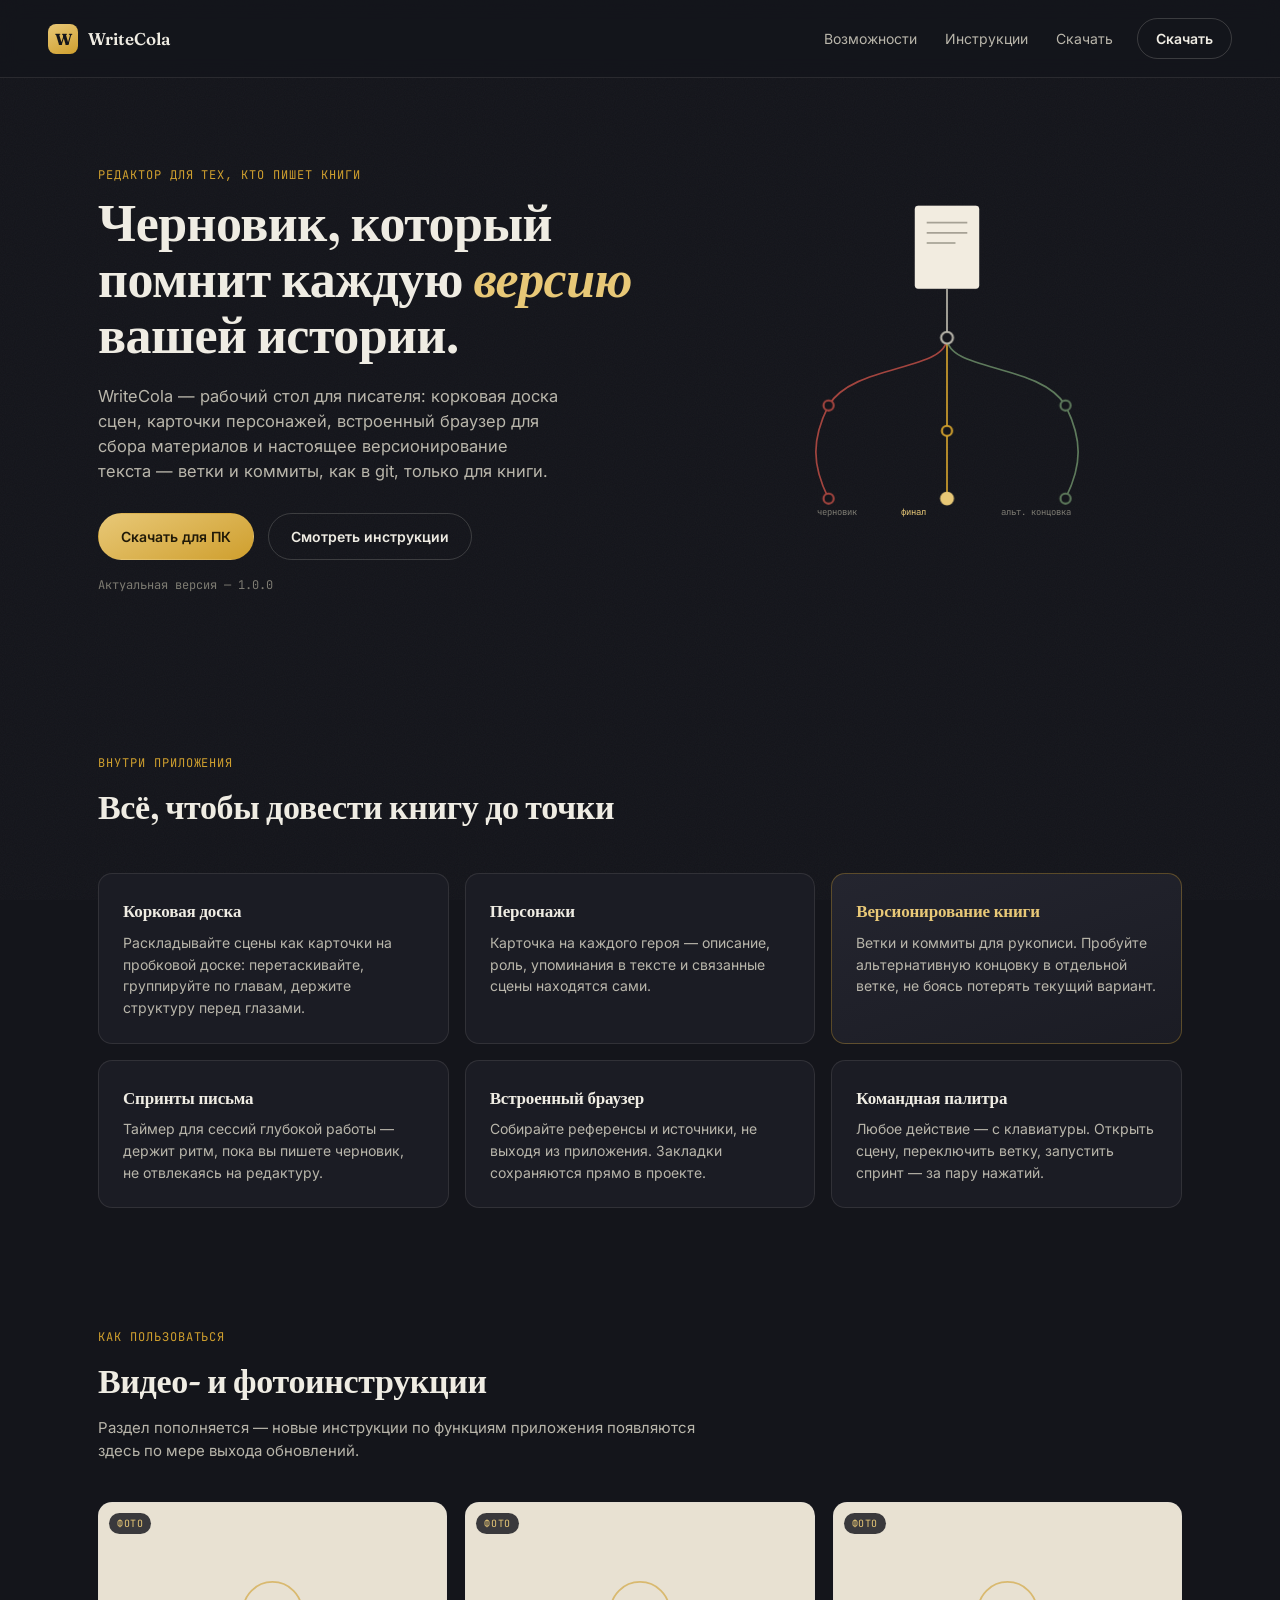
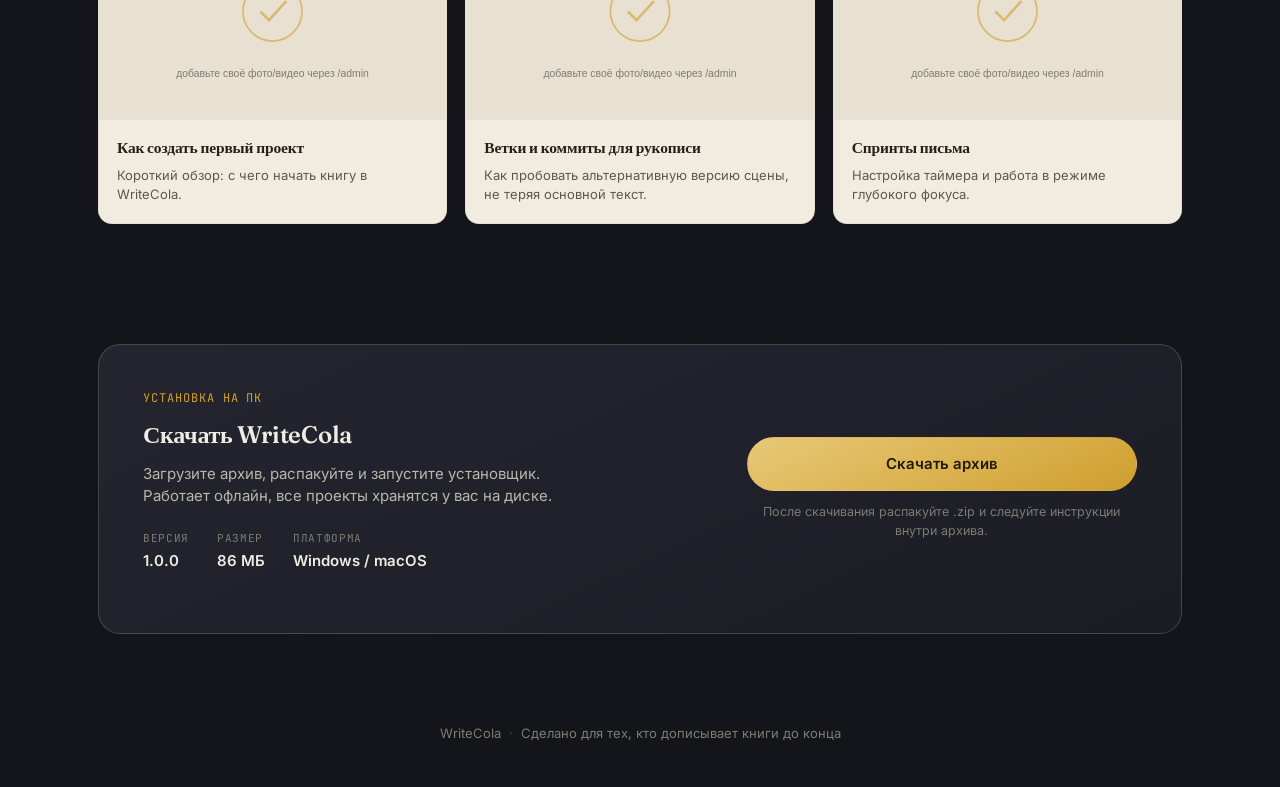
==== writecola-site/site/index.html @ bb1d112d "Add files via upload" ====
<!DOCTYPE html>
<html lang="ru">
<head>
<meta charset="UTF-8" />
<meta name="viewport" content="width=device-width, initial-scale=1.0" />
<title>WriteCola — приложение для писателей</title>
<meta name="description" content="WriteCola — редактор для писателей с корковой доской, карточками персонажей, версионированием книги и таймером спринтов. Скачайте и установите на ПК." />
<link rel="preconnect" href="https://fonts.googleapis.com">
<link rel="preconnect" href="https://fonts.gstatic.com" crossorigin>
<link href="https://fonts.googleapis.com/css2?family=Fraunces:opsz,wght@9..144,400;9..144,500;9..144,600;9..144,700&family=Inter:wght@400;500;600;700&family=JetBrains+Mono:wght@400;500&display=swap" rel="stylesheet">
<link rel="stylesheet" href="css/style.css" />
</head>
<body>

<div class="grain"></div>

<header class="topbar">
  <a class="brand" href="#top">
    <span class="brand-mark">W</span>
    <span class="brand-name">WriteCola</span>
  </a>
  <nav class="topnav">
    <a href="#features">Возможности</a>
    <a href="#guides">Инструкции</a>
    <a href="#download">Скачать</a>
  </nav>
  <a href="#download" class="btn btn-ghost topnav-cta">Скачать</a>
</header>

<main id="top">

  <!-- HERO -->
  <section class="hero">
    <div class="hero-text">
      <p class="eyebrow">редактор для тех, кто пишет книги</p>
      <h1>
        Черновик, который<br />
        помнит каждую <em>версию</em><br />
        вашей истории.
      </h1>
      <p class="lede">
        WriteCola — рабочий стол для писателя: корковая доска сцен, карточки
        персонажей, встроенный браузер для сбора материалов и настоящее
        версионирование текста — ветки и коммиты, как в git, только для книги.
      </p>
      <div class="hero-actions">
        <a href="#download" class="btn btn-primary">Скачать для ПК</a>
        <a href="#guides" class="btn btn-outline">Смотреть инструкции</a>
      </div>
      <p class="hero-note" id="hero-version-note">Актуальная версия — см. раздел «Скачать»</p>
    </div>

    <div class="hero-visual" aria-hidden="true">
      <svg viewBox="0 0 520 480" class="branch-art">
        <!-- ствол / рукопись -->
        <rect x="222" y="34" width="76" height="98" rx="4" class="ba-page" />
        <line x1="236" y1="54" x2="284" y2="54" class="ba-line" />
        <line x1="236" y1="66" x2="284" y2="66" class="ba-line" />
        <line x1="236" y1="78" x2="270" y2="78" class="ba-line" />

        <path d="M260 132 L260 190" class="ba-trunk" />

        <path d="M260 190 C 260 230, 150 220, 120 270" class="ba-branch ba-b1" />
        <path d="M260 190 C 260 235, 260 250, 260 300" class="ba-branch ba-b2" />
        <path d="M260 190 C 260 230, 370 220, 400 270" class="ba-branch ba-b3" />

        <path d="M120 270 C 100 310, 100 340, 120 380" class="ba-branch ba-b1b" />
        <path d="M260 300 L260 380" class="ba-branch ba-b2b" />
        <path d="M400 270 C 420 310, 420 340, 400 380" class="ba-branch ba-b3b" />

        <circle cx="260" cy="190" r="7" class="ba-node ba-node-root" />
        <circle cx="120" cy="270" r="6" class="ba-node ba-node-a" />
        <circle cx="260" cy="300" r="6" class="ba-node ba-node-b" />
        <circle cx="400" cy="270" r="6" class="ba-node ba-node-c" />
        <circle cx="120" cy="380" r="6" class="ba-node ba-node-a" />
        <circle cx="260" cy="380" r="7" class="ba-node ba-node-final" />
        <circle cx="400" cy="380" r="6" class="ba-node ba-node-c" />

        <text x="130" y="400" class="ba-label">черновик</text>
        <text x="220" y="400" class="ba-label ba-label-final">финал</text>
        <text x="365" y="400" class="ba-label">альт. концовка</text>
      </svg>
    </div>
  </section>

  <!-- FEATURES -->
  <section id="features" class="features">
    <div class="section-head">
      <p class="eyebrow">внутри приложения</p>
      <h2>Всё, чтобы довести книгу до точки</h2>
    </div>

    <div class="feature-grid">
      <article class="feature-card">
        <h3>Корковая доска</h3>
        <p>Раскладывайте сцены как карточки на пробковой доске: перетаскивайте, группируйте по главам, держите структуру перед глазами.</p>
      </article>
      <article class="feature-card">
        <h3>Персонажи</h3>
        <p>Карточка на каждого героя — описание, роль, упоминания в тексте и связанные сцены находятся сами.</p>
      </article>
      <article class="feature-card feature-card--signature">
        <h3>Версионирование книги</h3>
        <p>Ветки и коммиты для рукописи. Пробуйте альтернативную концовку в отдельной ветке, не боясь потерять текущий вариант.</p>
      </article>
      <article class="feature-card">
        <h3>Спринты письма</h3>
        <p>Таймер для сессий глубокой работы — держит ритм, пока вы пишете черновик, не отвлекаясь на редактуру.</p>
      </article>
      <article class="feature-card">
        <h3>Встроенный браузер</h3>
        <p>Собирайте референсы и источники, не выходя из приложения. Закладки сохраняются прямо в проекте.</p>
      </article>
      <article class="feature-card">
        <h3>Командная палитра</h3>
        <p>Любое действие — с клавиатуры. Открыть сцену, переключить ветку, запустить спринт — за пару нажатий.</p>
      </article>
    </div>
  </section>

  <!-- GUIDES (dynamic) -->
  <section id="guides" class="guides">
    <div class="section-head">
      <p class="eyebrow">как пользоваться</p>
      <h2>Видео- и фотоинструкции</h2>
      <p class="section-sub">Раздел пополняется — новые инструкции по функциям приложения появляются здесь по мере выхода обновлений.</p>
    </div>

    <div id="guides-grid" class="guides-grid">
      <!-- заполняется скриптом из content/site-content.json -->
    </div>
    <p id="guides-empty" class="guides-empty" hidden>Инструкции скоро появятся здесь.</p>
  </section>

  <!-- DOWNLOAD -->
  <section id="download" class="download">
    <div class="download-card">
      <div class="download-info">
        <p class="eyebrow">установка на ПК</p>
        <h2>Скачать WriteCola</h2>
        <p id="download-desc" class="download-desc">
          Загрузите архив, распакуйте и запустите установщик. Работает офлайн, все проекты хранятся у вас на диске.
        </p>
        <dl class="download-meta">
          <div><dt>Версия</dt><dd id="dl-version">—</dd></div>
          <div><dt>Размер</dt><dd id="dl-size">—</dd></div>
          <div><dt>Платформа</dt><dd id="dl-platform">Windows / macOS</dd></div>
        </dl>
      </div>
      <div class="download-action">
        <a id="download-button" href="#" class="btn btn-primary btn-lg">Скачать архив</a>
        <p class="download-hint">После скачивания распакуйте .zip и следуйте инструкции внутри архива.</p>
      </div>
    </div>
  </section>

</main>

<footer class="footer">
  <span>WriteCola</span>
  <span class="footer-dot">·</span>
  <span>Сделано для тех, кто дописывает книги до конца</span>
</footer>

<script src="js/script.js"></script>
</body>
</html>
---- writecola-site/site/css/style.css ----
:root {
  --ink-900: #14151b;
  --ink-800: #1b1c24;
  --ink-700: #24252f;
  --paper: #f2ece0;
  --paper-dim: #e8e1d2;
  --text-hi: #efece3;
  --text-mid: #b9b6ab;
  --text-dim: #7d7b72;
  --text-on-paper: #23211a;
  --text-on-paper-dim: #5c594c;
  --brass: #cf9f2e;
  --brass-soft: #e8c877;
  --crimson: #a3453f;
  --moss: #5e7a5c;
  --border: rgba(239, 236, 227, 0.1);
  --border-strong: rgba(239, 236, 227, 0.18);
  --radius-lg: 22px;
  --radius-md: 14px;
  --font-display: "Fraunces", Georgia, serif;
  --font-body: "Inter", -apple-system, BlinkMacSystemFont, sans-serif;
  --font-mono: "JetBrains Mono", ui-monospace, monospace;
}

* { box-sizing: border-box; }
html { scroll-behavior: smooth; }
body {
  margin: 0;
  background: var(--ink-900);
  color: var(--text-hi);
  font-family: var(--font-body);
  line-height: 1.5;
  -webkit-font-smoothing: antialiased;
}

.grain {
  position: fixed;
  inset: 0;
  pointer-events: none;
  z-index: 1;
  opacity: 0.035;
  background-image: url("data:image/svg+xml,%3Csvg xmlns='http://www.w3.org/2000/svg' width='120' height='120'%3E%3Cfilter id='n'%3E%3CfeTurbulence type='fractalNoise' baseFrequency='0.9' numOctaves='2' stitchTiles='stitch'/%3E%3C/filter%3E%3Crect width='100%25' height='100%25' filter='url(%23n)'/%3E%3C/svg%3E");
}

a { color: inherit; text-decoration: none; }
h1, h2, h3 { font-family: var(--font-display); font-weight: 600; margin: 0; letter-spacing: -0.01em; }
p { margin: 0; }
em { font-style: italic; color: var(--brass-soft); }

.eyebrow {
  font-family: var(--font-mono);
  font-size: 12px;
  letter-spacing: 0.08em;
  text-transform: uppercase;
  color: var(--brass);
  margin: 0 0 10px;
}

/* ---------- topbar ---------- */
.topbar {
  position: sticky;
  top: 0;
  z-index: 20;
  display: flex;
  align-items: center;
  gap: 24px;
  padding: 18px 48px;
  background: rgba(20, 21, 27, 0.78);
  backdrop-filter: blur(10px);
  border-bottom: 1px solid var(--border);
}
.brand { display: flex; align-items: center; gap: 10px; margin-right: auto; }
.brand-mark {
  width: 30px; height: 30px;
  display: grid; place-items: center;
  border-radius: 8px;
  font-family: var(--font-display);
  font-weight: 700;
  background: linear-gradient(155deg, var(--brass-soft), var(--brass));
  color: var(--ink-900);
}
.brand-name { font-family: var(--font-display); font-weight: 600; font-size: 17px; }
.topnav { display: flex; gap: 28px; font-size: 14px; color: var(--text-mid); }
.topnav a:hover { color: var(--text-hi); }
.topnav-cta { display: none; }
@media (min-width: 720px) { .topnav-cta { display: inline-flex; } }

/* ---------- buttons ---------- */
.btn {
  display: inline-flex;
  align-items: center;
  justify-content: center;
  gap: 8px;
  padding: 12px 22px;
  border-radius: 999px;
  font-size: 14px;
  font-weight: 600;
  border: 1px solid transparent;
  cursor: pointer;
  transition: transform 0.15s ease, opacity 0.15s ease, background 0.15s ease;
}
.btn:active { transform: scale(0.97); }
.btn-primary {
  background: linear-gradient(155deg, var(--brass-soft), var(--brass));
  color: #211a08;
}
.btn-primary:hover { opacity: 0.92; }
.btn-outline { border-color: var(--border-strong); color: var(--text-hi); }
.btn-outline:hover { background: var(--ink-800); }
.btn-ghost { border-color: var(--border-strong); color: var(--text-hi); padding: 9px 18px; }
.btn-ghost:hover { background: var(--ink-800); }
.btn-lg { padding: 15px 30px; font-size: 15px; width: 100%; }

/* ---------- hero ---------- */
.hero {
  position: relative;
  z-index: 2;
  max-width: 1180px;
  margin: 0 auto;
  padding: 88px 48px 100px;
  display: grid;
  grid-template-columns: 1.1fr 0.9fr;
  gap: 40px;
  align-items: center;
}
.hero h1 {
  font-size: clamp(34px, 5vw, 52px);
  line-height: 1.08;
  margin-bottom: 22px;
}
.lede { max-width: 46ch; color: var(--text-mid); font-size: 16.5px; margin-bottom: 30px; }
.hero-actions { display: flex; gap: 14px; flex-wrap: wrap; }
.hero-note { margin-top: 16px; font-family: var(--font-mono); font-size: 12px; color: var(--text-dim); }

.hero-visual { display: flex; justify-content: center; }
.branch-art { width: 100%; max-width: 440px; height: auto; overflow: visible; }
.ba-page { fill: var(--paper); stroke: var(--border-strong); }
.ba-line { stroke: var(--text-on-paper-dim); stroke-width: 2; opacity: 0.5; }
.ba-trunk { stroke: var(--text-mid); stroke-width: 2; fill: none; }
.ba-branch { stroke-width: 2; fill: none; stroke-dasharray: 480; stroke-dashoffset: 480; animation: draw 1.6s ease forwards; }
.ba-b1, .ba-b1b { stroke: var(--crimson); animation-delay: 0.15s; }
.ba-b2, .ba-b2b { stroke: var(--brass); animation-delay: 0.3s; }
.ba-b3, .ba-b3b { stroke: var(--moss); animation-delay: 0.45s; }
.ba-node { fill: var(--ink-900); stroke-width: 2.5; opacity: 0; animation: pop 0.4s ease forwards; }
.ba-node-root { stroke: var(--text-mid); animation-delay: 0.1s; }
.ba-node-a { stroke: var(--crimson); animation-delay: 0.9s; }
.ba-node-b { stroke: var(--brass); animation-delay: 1.05s; }
.ba-node-c { stroke: var(--moss); animation-delay: 1.2s; }
.ba-node-final { stroke: var(--brass-soft); fill: var(--brass-soft); animation-delay: 1.3s; }
.ba-label { font-family: var(--font-mono); font-size: 10.5px; fill: var(--text-dim); text-anchor: middle; opacity: 0; animation: fadein 0.5s ease forwards; animation-delay: 1.5s; }
.ba-label-final { fill: var(--brass-soft); }
@keyframes draw { to { stroke-dashoffset: 0; } }
@keyframes pop { to { opacity: 1; } }
@keyframes fadein { to { opacity: 1; } }
@media (prefers-reduced-motion: reduce) {
  .ba-branch, .ba-node, .ba-label { animation: none; stroke-dashoffset: 0; opacity: 1; }
}

@media (max-width: 900px) {
  .hero { grid-template-columns: 1fr; padding: 56px 24px 60px; text-align: left; }
  .hero-visual { order: -1; }
}

/* ---------- section shell ---------- */
main > section { position: relative; z-index: 2; max-width: 1180px; margin: 0 auto; padding: 60px 48px; }
.section-head { max-width: 640px; margin-bottom: 40px; }
.section-head h2 { font-size: clamp(26px, 3.4vw, 34px); }
.section-sub { color: var(--text-mid); margin-top: 10px; font-size: 15px; }
@media (max-width: 900px) { main > section { padding: 48px 24px; } }

/* ---------- features ---------- */
.feature-grid { display: grid; grid-template-columns: repeat(3, 1fr); gap: 16px; }
@media (max-width: 900px) { .feature-grid { grid-template-columns: repeat(2, 1fr); } }
@media (max-width: 620px) { .feature-grid { grid-template-columns: 1fr; } }

.feature-card {
  background: var(--ink-800);
  border: 1px solid var(--border);
  border-radius: var(--radius-md);
  padding: 24px;
}
.feature-card h3 { font-size: 17px; margin-bottom: 8px; }
.feature-card p { color: var(--text-mid); font-size: 14px; line-height: 1.55; }
.feature-card--signature {
  background: linear-gradient(160deg, var(--ink-700), var(--ink-800));
  border-color: rgba(207, 159, 46, 0.35);
}
.feature-card--signature h3 { color: var(--brass-soft); }

/* ---------- guides ---------- */
.guides-grid {
  display: grid;
  grid-template-columns: repeat(auto-fill, minmax(280px, 1fr));
  gap: 18px;
}
.guide-card {
  background: var(--paper);
  color: var(--text-on-paper);
  border-radius: var(--radius-md);
  overflow: hidden;
  border: 1px solid rgba(0,0,0,0.06);
  display: flex;
  flex-direction: column;
}
.guide-media { position: relative; aspect-ratio: 16/10; background: var(--paper-dim); overflow: hidden; }
.guide-media img, .guide-media iframe { width: 100%; height: 100%; object-fit: cover; border: 0; display: block; }
.guide-tag {
  position: absolute; top: 10px; left: 10px;
  font-family: var(--font-mono); font-size: 10px; letter-spacing: 0.06em; text-transform: uppercase;
  background: rgba(20,21,27,0.82); color: var(--brass-soft);
  padding: 3px 8px; border-radius: 999px;
}
.guide-body { padding: 16px 18px 18px; }
.guide-body h3 { font-size: 15.5px; margin-bottom: 6px; }
.guide-body p { font-size: 13px; color: var(--text-on-paper-dim); line-height: 1.5; }
.guides-empty { color: var(--text-dim); font-size: 14px; }

/* ---------- download ---------- */
.download-card {
  background: linear-gradient(155deg, var(--ink-700), var(--ink-800));
  border: 1px solid var(--border-strong);
  border-radius: var(--radius-lg);
  padding: 44px;
  display: grid;
  grid-template-columns: 1.3fr 0.9fr;
  gap: 40px;
  align-items: center;
}
@media (max-width: 800px) { .download-card { grid-template-columns: 1fr; padding: 30px 24px; } }
.download-desc { color: var(--text-mid); margin-top: 10px; max-width: 46ch; font-size: 15px; }
.download-meta { display: flex; gap: 28px; margin-top: 22px; flex-wrap: wrap; }
.download-meta dt { font-family: var(--font-mono); font-size: 11px; text-transform: uppercase; letter-spacing: 0.06em; color: var(--text-dim); margin-bottom: 4px; }
.download-meta dd { margin: 0; font-size: 15px; font-weight: 600; }
.download-action { display: flex; flex-direction: column; gap: 12px; }
.download-hint { font-size: 12.5px; color: var(--text-dim); text-align: center; }

/* ---------- footer ---------- */
.footer {
  position: relative; z-index: 2;
  display: flex; align-items: center; justify-content: center; gap: 8px;
  padding: 30px 24px 44px;
  color: var(--text-dim);
  font-size: 13px;
}
.footer-dot { opacity: 0.5; }
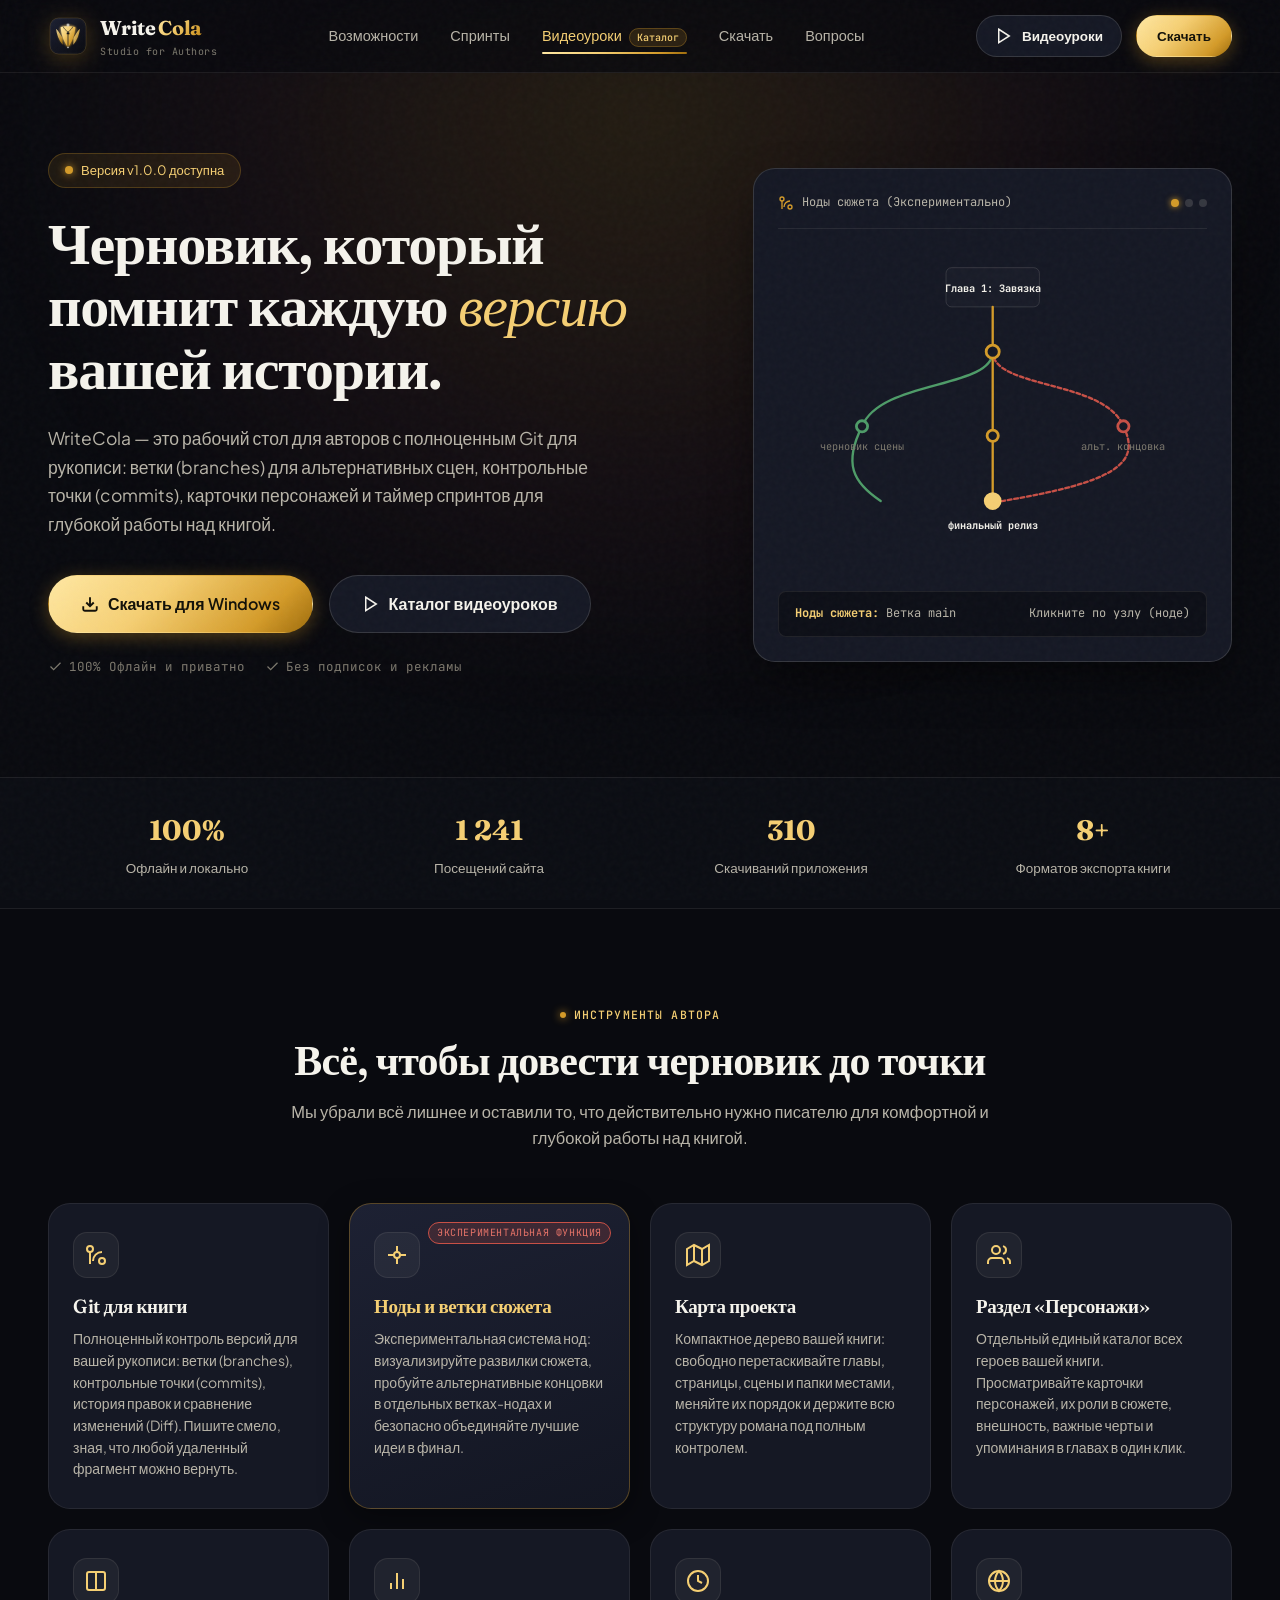
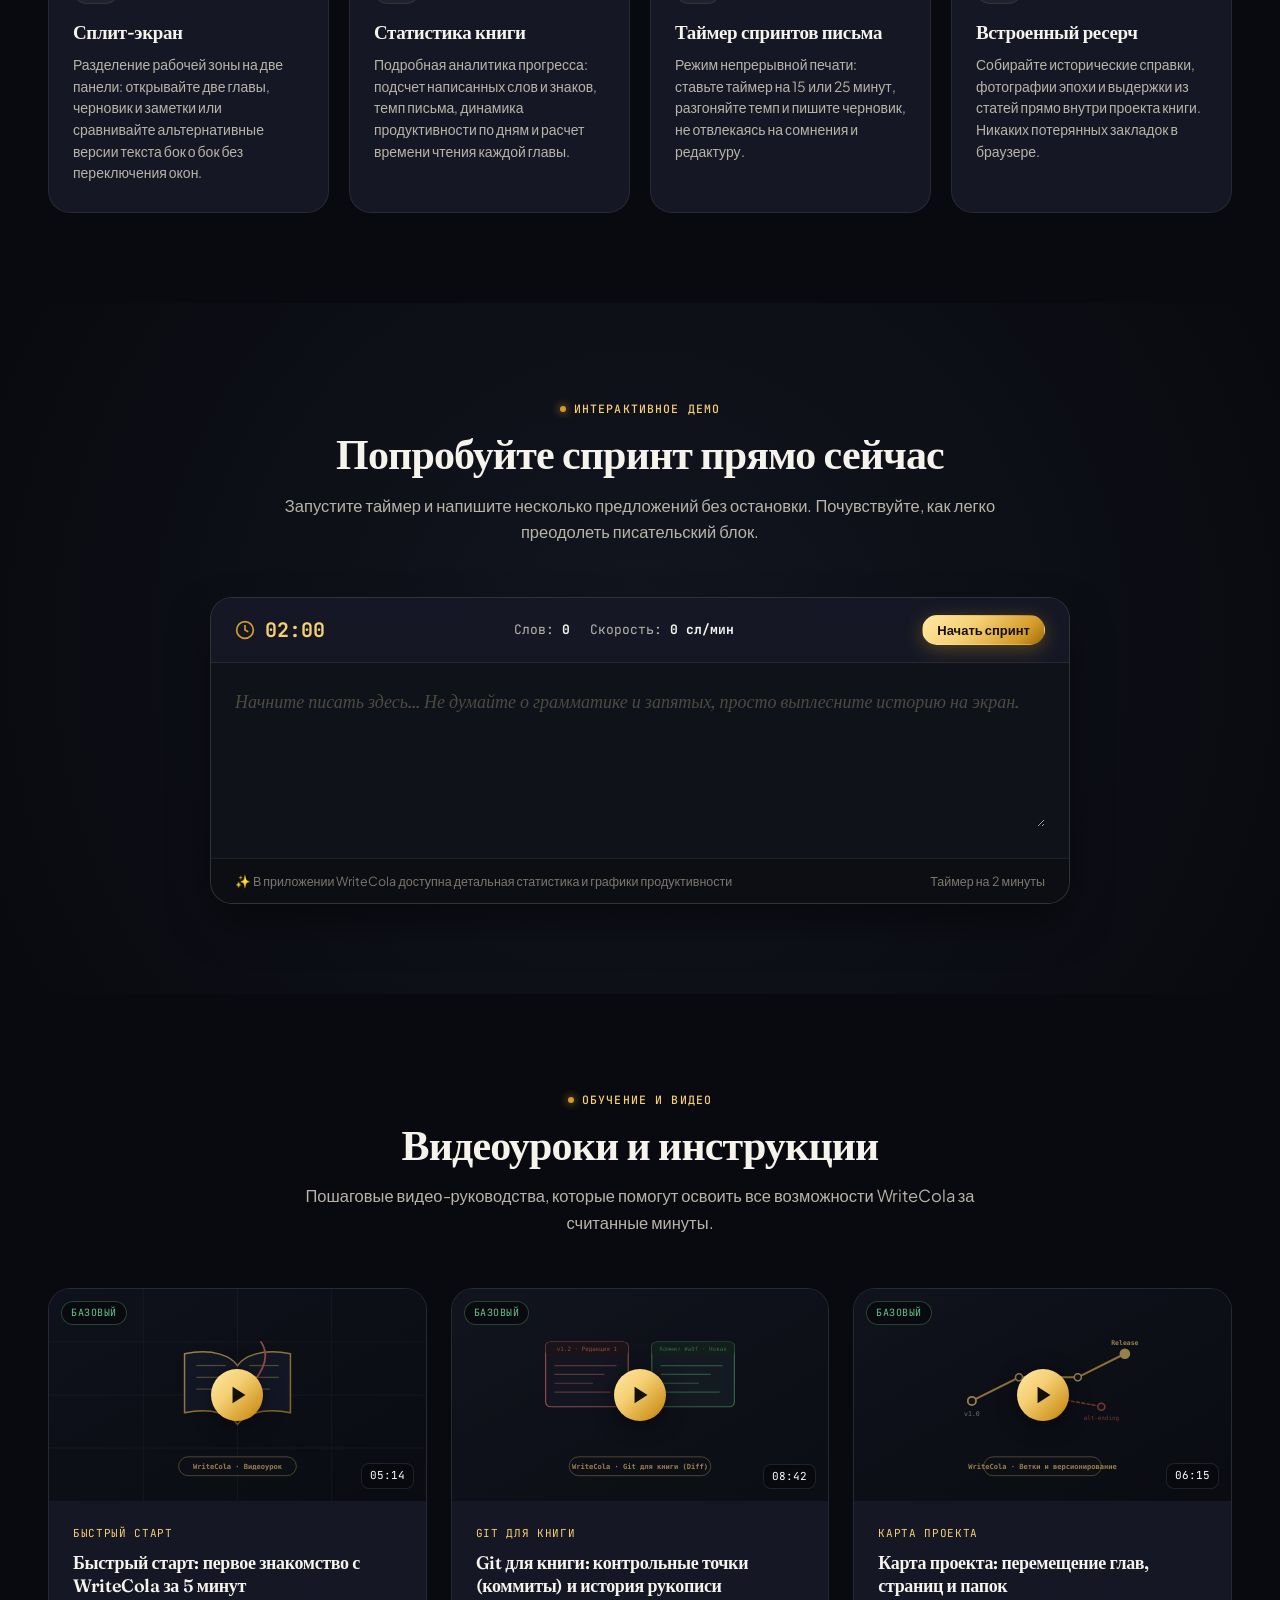
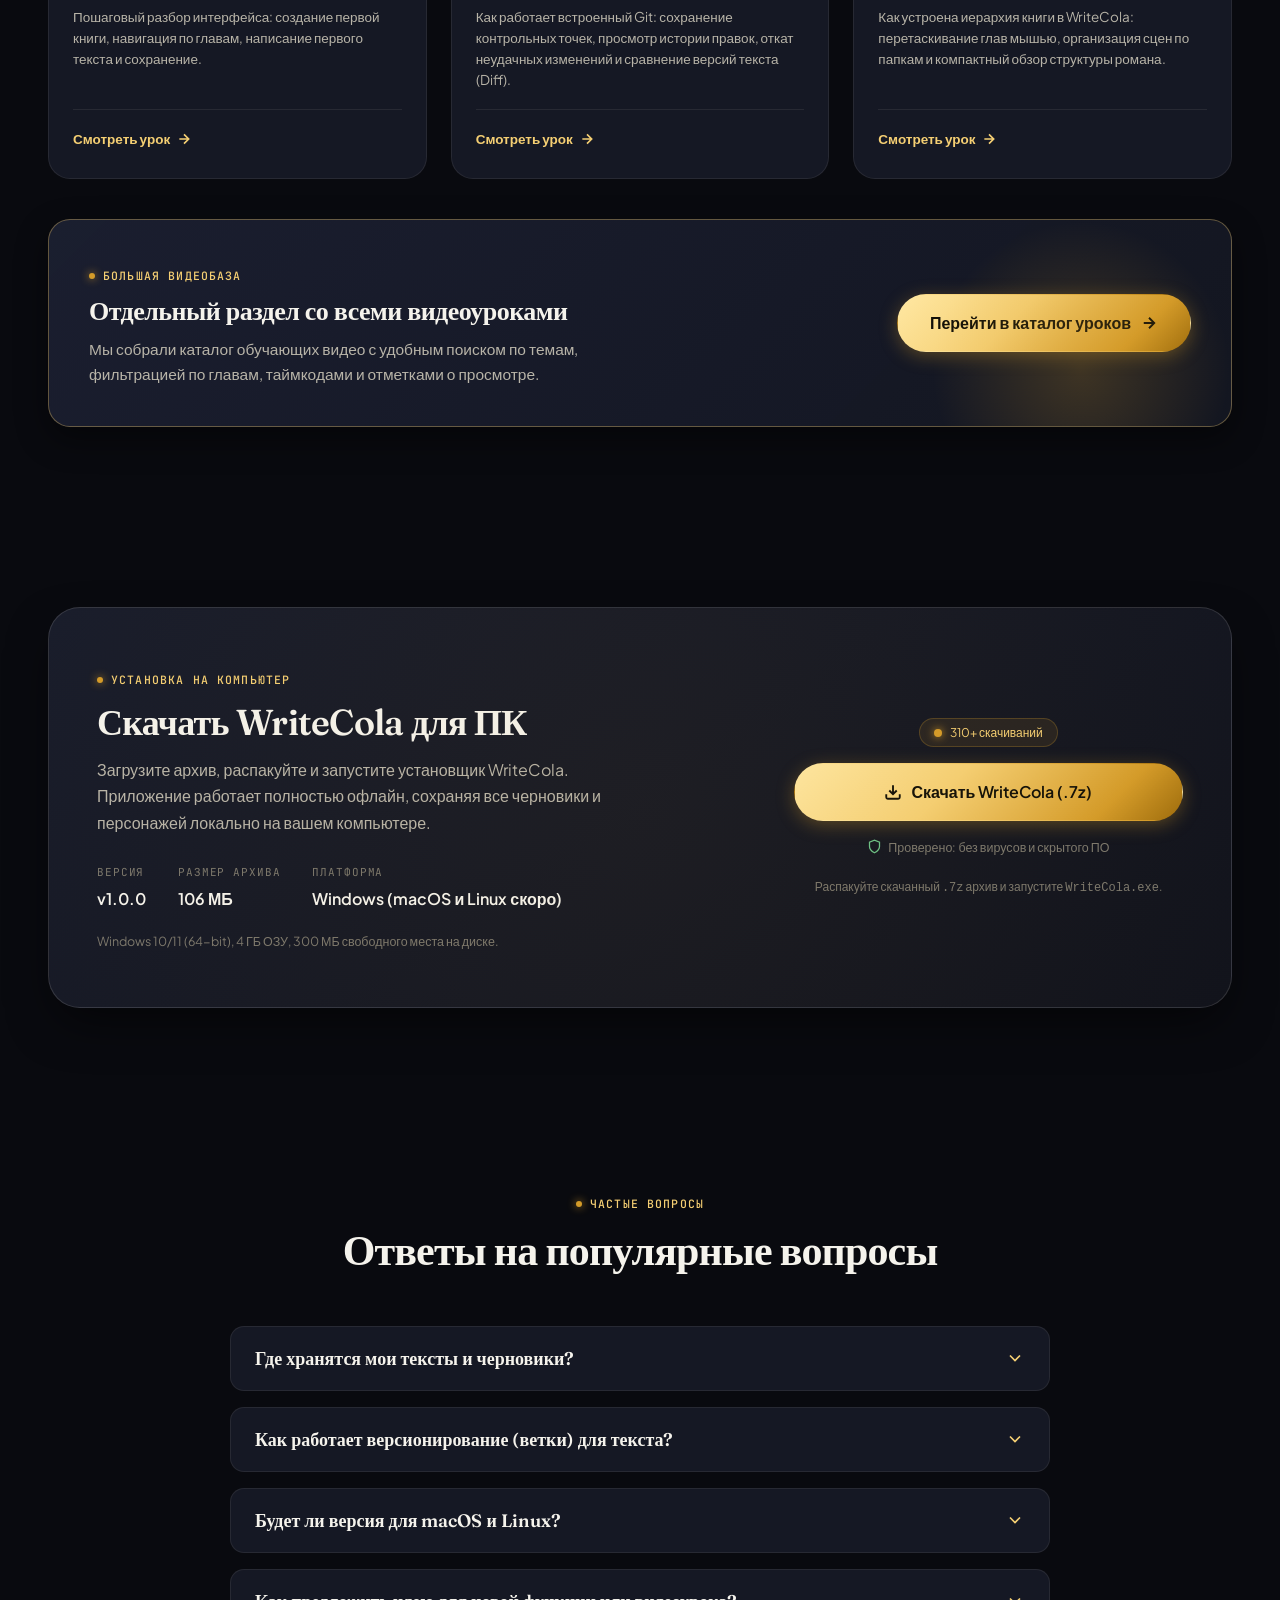
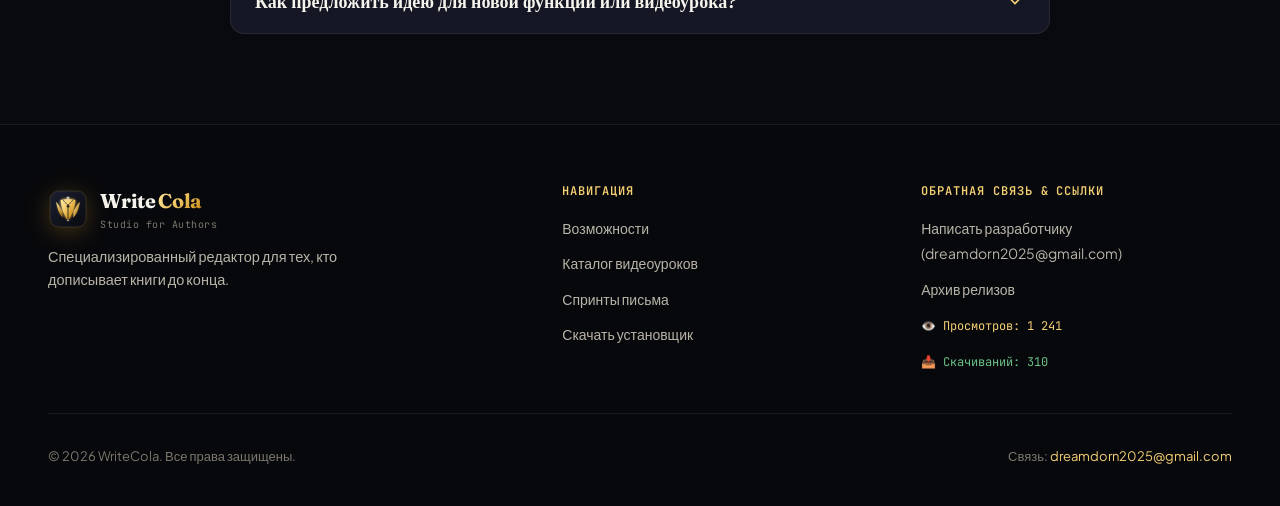
==== commit 91585b68: "Обновление сайта" ====
--- a/writecola-site/site/index.html
+++ b/writecola-site/site/index.html
@@ -1,167 +1,490 @@
 <!DOCTYPE html>
 <html lang="ru">
 <head>
-<meta charset="UTF-8" />
-<meta name="viewport" content="width=device-width, initial-scale=1.0" />
-<title>WriteCola — приложение для писателей</title>
-<meta name="description" content="WriteCola — редактор для писателей с корковой доской, карточками персонажей, версионированием книги и таймером спринтов. Скачайте и установите на ПК." />
-<link rel="preconnect" href="https://fonts.googleapis.com">
-<link rel="preconnect" href="https://fonts.gstatic.com" crossorigin>
-<link href="https://fonts.googleapis.com/css2?family=Fraunces:opsz,wght@9..144,400;9..144,500;9..144,600;9..144,700&family=Inter:wght@400;500;600;700&family=JetBrains+Mono:wght@400;500&display=swap" rel="stylesheet">
-<link rel="stylesheet" href="css/style.css" />
+  <meta charset="UTF-8" />
+  <meta name="viewport" content="width=device-width, initial-scale=1.0" />
+  <title>WriteCola — Редактор для писателей с Git для книги и версионированием рукописи</title>
+  <meta name="description" content="WriteCola — профессиональный рабочий стол для писателей. Встроенный Git для книги: ветки и коммиты для рукописи, ноды сюжета, карточки персонажей, таймер спринтов и экспорт." />
+  
+  <!-- Google Fonts -->
+  <link rel="preconnect" href="https://fonts.googleapis.com">
+  <link rel="preconnect" href="https://fonts.gstatic.com" crossorigin>
+  <link href="https://fonts.googleapis.com/css2?family=Fraunces:ital,opsz,wght@0,9..144,400;0,9..144,500;0,9..144,600;0,9..144,700;1,9..144,400&family=JetBrains+Mono:wght@400;500;600&family=Plus+Jakarta+Sans:wght@400;500;600;700&display=swap" rel="stylesheet">
+  
+  <!-- Favicon -->
+  <link rel="icon" type="image/svg+xml" href="content/media/favicon.svg" />
+  
+  <!-- Stylesheets -->
+  <link rel="stylesheet" href="css/style.css" />
+  <link rel="stylesheet" href="css/tutorials.css" />
 </head>
 <body>
 
-<div class="grain"></div>
-
-<header class="topbar">
-  <a class="brand" href="#top">
-    <span class="brand-mark">W</span>
-    <span class="brand-name">WriteCola</span>
-  </a>
-  <nav class="topnav">
-    <a href="#features">Возможности</a>
-    <a href="#guides">Инструкции</a>
-    <a href="#download">Скачать</a>
-  </nav>
-  <a href="#download" class="btn btn-ghost topnav-cta">Скачать</a>
-</header>
-
-<main id="top">
-
-  <!-- HERO -->
-  <section class="hero">
-    <div class="hero-text">
-      <p class="eyebrow">редактор для тех, кто пишет книги</p>
-      <h1>
-        Черновик, который<br />
-        помнит каждую <em>версию</em><br />
-        вашей истории.
-      </h1>
-      <p class="lede">
-        WriteCola — рабочий стол для писателя: корковая доска сцен, карточки
-        персонажей, встроенный браузер для сбора материалов и настоящее
-        версионирование текста — ветки и коммиты, как в git, только для книги.
-      </p>
-      <div class="hero-actions">
-        <a href="#download" class="btn btn-primary">Скачать для ПК</a>
-        <a href="#guides" class="btn btn-outline">Смотреть инструкции</a>
-      </div>
-      <p class="hero-note" id="hero-version-note">Актуальная версия — см. раздел «Скачать»</p>
+  <!-- Background Grain & Glow Effects -->
+  <div class="grain" aria-hidden="true"></div>
+  <div class="ambient-glow" aria-hidden="true"></div>
+
+  <!-- HEADER -->
+  <header class="topbar">
+    <div class="container topbar-inner">
+      <a class="brand" href="index.html">
+        <img src="content/media/logo.svg" alt="WriteCola Logo" class="brand-logo-img" width="40" height="40" />
+        <div class="brand-text">
+          <span class="brand-name">Write<span>Cola</span></span>
+          <span class="brand-badge">Studio for Authors</span>
+        </div>
+      </a>
+
+      <nav class="topnav" id="topnav-menu">
+        <a href="#features" class="topnav-link">Возможности</a>
+        <a href="#sprint-demo" class="topnav-link">Спринты</a>
+        <a href="tutorials.html" class="topnav-link active">Видеоуроки <span class="nav-tag">Каталог</span></a>
+        <a href="#download" class="topnav-link">Скачать</a>
+        <a href="#faq" class="topnav-link">Вопросы</a>
+      </nav>
+
+      <div class="topbar-actions">
+        <a href="tutorials.html" class="btn btn-secondary" style="padding: 9px 18px; font-size: 13.5px;">
+          <svg class="btn-icon" viewBox="0 0 24 24" fill="none" stroke="currentColor" stroke-width="2"><polygon points="5 3 19 12 5 21 5 3"></polygon></svg>
+          Видеоуроки
+        </a>
+        <a href="#download" class="btn btn-primary" style="padding: 9px 20px; font-size: 13.5px;">Скачать</a>
+        
+        <button class="mobile-toggle" aria-label="Открыть меню" aria-expanded="false">
+          <span></span>
+          <span></span>
+          <span></span>
+        </button>
+      </div>
     </div>
-
-    <div class="hero-visual" aria-hidden="true">
-      <svg viewBox="0 0 520 480" class="branch-art">
-        <!-- ствол / рукопись -->
-        <rect x="222" y="34" width="76" height="98" rx="4" class="ba-page" />
-        <line x1="236" y1="54" x2="284" y2="54" class="ba-line" />
-        <line x1="236" y1="66" x2="284" y2="66" class="ba-line" />
-        <line x1="236" y1="78" x2="270" y2="78" class="ba-line" />
-
-        <path d="M260 132 L260 190" class="ba-trunk" />
-
-        <path d="M260 190 C 260 230, 150 220, 120 270" class="ba-branch ba-b1" />
-        <path d="M260 190 C 260 235, 260 250, 260 300" class="ba-branch ba-b2" />
-        <path d="M260 190 C 260 230, 370 220, 400 270" class="ba-branch ba-b3" />
-
-        <path d="M120 270 C 100 310, 100 340, 120 380" class="ba-branch ba-b1b" />
-        <path d="M260 300 L260 380" class="ba-branch ba-b2b" />
-        <path d="M400 270 C 420 310, 420 340, 400 380" class="ba-branch ba-b3b" />
-
-        <circle cx="260" cy="190" r="7" class="ba-node ba-node-root" />
-        <circle cx="120" cy="270" r="6" class="ba-node ba-node-a" />
-        <circle cx="260" cy="300" r="6" class="ba-node ba-node-b" />
-        <circle cx="400" cy="270" r="6" class="ba-node ba-node-c" />
-        <circle cx="120" cy="380" r="6" class="ba-node ba-node-a" />
-        <circle cx="260" cy="380" r="7" class="ba-node ba-node-final" />
-        <circle cx="400" cy="380" r="6" class="ba-node ba-node-c" />
-
-        <text x="130" y="400" class="ba-label">черновик</text>
-        <text x="220" y="400" class="ba-label ba-label-final">финал</text>
-        <text x="365" y="400" class="ba-label">альт. концовка</text>
-      </svg>
+  </header>
+
+  <main id="main-content">
+
+    <!-- HERO SECTION -->
+    <section class="hero">
+      <div class="container hero-grid">
+        <div class="hero-content">
+          <div class="hero-badge">
+            <span class="pulse-dot"></span>
+            <span id="hero-version-badge">WriteCola v1.0.0 доступна для загрузки</span>
+          </div>
+
+          <h1>
+            Черновик, который помнит каждую <em>версию</em> вашей истории.
+          </h1>
+
+          <p class="hero-lead">
+            WriteCola — это рабочий стол для авторов с полноценным Git для рукописи: ветки (branches) для альтернативных сцен, контрольные точки (commits), карточки персонажей и таймер спринтов для глубокой работы над книгой.
+          </p>
+
+          <div class="hero-actions">
+            <a id="hero-download-btn" href="#download" class="btn btn-primary btn-lg">
+              <svg class="btn-icon" viewBox="0 0 24 24" fill="none" stroke="currentColor" stroke-width="2.5"><path d="M21 15v4a2 2 0 0 1-2 2H5a2 2 0 0 1-2-2v-4M7 10l5 5 5-5M12 15V3"/></svg>
+              Скачать для Windows
+            </a>
+            <a href="tutorials.html" class="btn btn-secondary btn-lg">
+              <svg class="btn-icon" viewBox="0 0 24 24" fill="none" stroke="currentColor" stroke-width="2"><polygon points="5 3 19 12 5 21 5 3"></polygon></svg>
+              Каталог видеоуроков
+            </a>
+          </div>
+
+          <div class="hero-meta">
+            <span>
+              <svg width="15" height="15" viewBox="0 0 24 24" fill="none" stroke="currentColor" stroke-width="2"><polyline points="20 6 9 17 4 12"/></svg>
+              100% Офлайн и приватно
+            </span>
+            <span>
+              <svg width="15" height="15" viewBox="0 0 24 24" fill="none" stroke="currentColor" stroke-width="2"><polyline points="20 6 9 17 4 12"/></svg>
+              Без подписок и рекламы
+            </span>
+          </div>
+        </div>
+
+        <!-- Interactive Hero Branch Visualization -->
+        <div class="hero-visual">
+          <div class="branch-visual-card">
+            <div class="branch-card-header">
+              <div class="branch-card-title">
+                <svg width="16" height="16" viewBox="0 0 24 24" fill="none" stroke="var(--gold)" stroke-width="2"><circle cx="18" cy="18" r="3"/><circle cx="6" cy="6" r="3"/><path d="M6 9v12M18 9a9 9 0 0 0-9 9"/></svg>
+                <span>Ноды сюжета (Экспериментально)</span>
+              </div>
+              <div class="branch-card-dots">
+                <span style="background: var(--gold); box-shadow: 0 0 6px var(--gold);"></span><span></span><span></span>
+              </div>
+            </div>
+
+            <svg viewBox="0 0 460 340" class="branch-svg" aria-label="Интерактивное дерево версий">
+              <!-- Background card elements -->
+              <rect x="180" y="20" width="100" height="42" rx="6" class="ba-bg-box" />
+              <text x="230" y="46" text-anchor="middle" class="ba-text-bright">Глава 1: Завязка</text>
+
+              <!-- Main trunk line -->
+              <path d="M230 62 L230 110" class="ba-branch ba-b-main" />
+
+              <!-- Split branches -->
+              <path d="M230 110 C 230 150, 110 140, 90 190" class="ba-branch ba-b-draft" />
+              <path d="M230 110 C 230 155, 230 160, 230 200" class="ba-branch ba-b-main" />
+              <path d="M230 110 C 230 150, 350 140, 370 190" class="ba-branch ba-b-alt" />
+
+              <!-- Sub continuations -->
+              <path d="M90 190 C 70 230, 80 250, 110 270" class="ba-branch ba-b-draft" />
+              <path d="M230 200 L230 270" class="ba-branch ba-b-main" />
+              <path d="M370 190 C 390 230, 360 250, 240 270" class="ba-branch ba-b-alt" />
+
+              <!-- Nodes with data attributes for hover/click interaction -->
+              <circle cx="230" cy="110" r="7" class="ba-node ba-node-root" data-node-type="root" />
+              <circle cx="90" cy="190" r="6" class="ba-node ba-node-draft" data-node-type="draft" />
+              <circle cx="230" cy="200" r="6" class="ba-node ba-node-root" data-node-type="checkpoint" />
+              <circle cx="370" cy="190" r="6" class="ba-node ba-node-alt" data-node-type="alt" />
+              <circle cx="230" cy="270" r="8" class="ba-node ba-node-final" data-node-type="final" />
+
+              <!-- Labels -->
+              <text x="90" y="215" text-anchor="middle" class="ba-text-dim">черновик сцены</text>
+              <text x="370" y="215" text-anchor="middle" class="ba-text-dim">альт. концовка</text>
+              <text x="230" y="300" text-anchor="middle" class="ba-text-bright" fill="var(--gold-light)">финальный релиз</text>
+            </svg>
+
+            <!-- Dynamic Node Info display -->
+            <div class="tree-info-box">
+              <span id="branch-active-label"><strong>Ноды сюжета:</strong> Ветка main</span>
+              <span id="branch-active-details">Кликните по узлу (ноде)</span>
+            </div>
+          </div>
+        </div>
+      </div>
+    </section>
+
+    <!-- STATS / HIGHLIGHTS BAR -->
+    <section class="stats-bar">
+      <div class="container stats-grid">
+        <div class="stat-item">
+          <div class="stat-num">100%</div>
+          <div class="stat-label">Офлайн и локально</div>
+        </div>
+        <div class="stat-item">
+          <div class="stat-num" id="stat-visits-count">1 240</div>
+          <div class="stat-label">Посещений сайта</div>
+        </div>
+        <div class="stat-item">
+          <div class="stat-num" id="stat-downloads-count">310</div>
+          <div class="stat-label">Скачиваний приложения</div>
+        </div>
+        <div class="stat-item">
+          <div class="stat-num">8+</div>
+          <div class="stat-label">Форматов экспорта книги</div>
+        </div>
+      </div>
+    </section>
+
+    <!-- CORE FEATURES SECTION -->
+    <section id="features" class="features-section">
+      <div class="container">
+        <div class="section-head">
+          <div class="eyebrow">инструменты автора</div>
+          <h2>Всё, чтобы довести черновик до точки</h2>
+          <p class="section-sub">Мы убрали всё лишнее и оставили то, что действительно нужно писателю для комфортной и глубокой работы над книгой.</p>
+        </div>
+
+        <div class="feature-grid">
+          <!-- 1. Git for Writers -->
+          <article class="feature-card">
+            <div class="feature-icon-wrapper">
+              <svg width="24" height="24" viewBox="0 0 24 24" fill="none" stroke="currentColor" stroke-width="2"><circle cx="18" cy="18" r="3"/><circle cx="6" cy="6" r="3"/><path d="M6 9v12M18 9a9 9 0 0 0-9 9"/></svg>
+            </div>
+            <h3>Git для книги</h3>
+            <p>Полноценный контроль версий для вашей рукописи: ветки (branches), контрольные точки (commits), история правок и сравнение изменений (Diff). Пишите смело, зная, что любой удаленный фрагмент можно вернуть.</p>
+          </article>
+
+          <!-- 2. Nodes & Branches (Signature) -->
+          <article class="feature-card feature-card--signature">
+            <span class="feature-pill" style="background: rgba(200, 80, 70, 0.2); border-color: var(--crimson); color: var(--crimson-light);">Экспериментальная функция</span>
+            <div class="feature-icon-wrapper">
+              <svg width="24" height="24" viewBox="0 0 24 24" fill="none" stroke="var(--gold-light)" stroke-width="2"><circle cx="12" cy="12" r="3"/><path d="M3 12h6m6 0h6M12 3v6m0 6v6"/></svg>
+            </div>
+            <h3>Ноды и ветки сюжета</h3>
+            <p>Экспериментальная система нод: визуализируйте развилки сюжета, пробуйте альтернативные концовки в отдельных ветках-нодах и безопасно объединяйте лучшие идеи в финал.</p>
+          </article>
+
+          <!-- 3. Project Map / Hierarchy -->
+          <article class="feature-card">
+            <div class="feature-icon-wrapper">
+              <svg width="24" height="24" viewBox="0 0 24 24" fill="none" stroke="currentColor" stroke-width="2"><polygon points="1 6 1 22 8 18 16 22 23 18 23 2 16 6 8 2 1 6"/><line x1="8" y1="2" x2="8" y2="18"/><line x1="16" y1="6" x2="16" y2="22"/></svg>
+            </div>
+            <h3>Карта проекта</h3>
+            <p>Компактное дерево вашей книги: свободно перетаскивайте главы, страницы, сцены и папки местами, меняйте их порядок и держите всю структуру романа под полным контролем.</p>
+          </article>
+
+          <!-- 4. Characters Section -->
+          <article class="feature-card">
+            <div class="feature-icon-wrapper">
+              <svg width="24" height="24" viewBox="0 0 24 24" fill="none" stroke="currentColor" stroke-width="2"><path d="M17 21v-2a4 4 0 0 0-4-4H5a4 4 0 0 0-4 4v2"/><circle cx="9" cy="7" r="4"/><path d="M23 21v-2a4 4 0 0 0-3-3.87"/><path d="M16 3.13a4 4 0 0 1 0 7.75"/></svg>
+            </div>
+            <h3>Раздел «Персонажи»</h3>
+            <p>Отдельный единый каталог всех героев вашей книги. Просматривайте карточки персонажей, их роли в сюжете, внешность, важные черты и упоминания в главах в один клик.</p>
+          </article>
+
+          <!-- 5. Split Screen -->
+          <article class="feature-card">
+            <div class="feature-icon-wrapper">
+              <svg width="24" height="24" viewBox="0 0 24 24" fill="none" stroke="currentColor" stroke-width="2"><rect x="3" y="3" width="18" height="18" rx="2" ry="2"/><line x1="12" y1="3" x2="12" y2="21"/></svg>
+            </div>
+            <h3>Сплит-экран</h3>
+            <p>Разделение рабочей зоны на две панели: открывайте две главы, черновик и заметки или сравнивайте альтернативные версии текста бок о бок без переключения окон.</p>
+          </article>
+
+          <!-- 6. Statistics & Insights -->
+          <article class="feature-card">
+            <div class="feature-icon-wrapper">
+              <svg width="24" height="24" viewBox="0 0 24 24" fill="none" stroke="currentColor" stroke-width="2"><line x1="18" y1="20" x2="18" y2="10"/><line x1="12" y1="20" x2="12" y2="4"/><line x1="6" y1="20" x2="6" y2="14"/></svg>
+            </div>
+            <h3>Статистика книги</h3>
+            <p>Подробная аналитика прогресса: подсчет написанных слов и знаков, темп письма, динамика продуктивности по дням и расчет времени чтения каждой главы.</p>
+          </article>
+
+          <!-- 7. Writing Sprints -->
+          <article class="feature-card">
+            <div class="feature-icon-wrapper">
+              <svg width="24" height="24" viewBox="0 0 24 24" fill="none" stroke="currentColor" stroke-width="2"><circle cx="12" cy="12" r="10"/><polyline points="12 6 12 12 16 14"/></svg>
+            </div>
+            <h3>Таймер спринтов письма</h3>
+            <p>Режим непрерывной печати: ставьте таймер на 15 или 25 минут, разгоняйте темп и пишите черновик, не отвлекаясь на сомнения и редактуру.</p>
+          </article>
+
+          <!-- 8. Research Browser -->
+          <article class="feature-card">
+            <div class="feature-icon-wrapper">
+              <svg width="24" height="24" viewBox="0 0 24 24" fill="none" stroke="currentColor" stroke-width="2"><circle cx="12" cy="12" r="10"/><line x1="2" y1="12" x2="22" y2="12"/><path d="M12 2a15.3 15.3 0 0 1 4 10 15.3 15.3 0 0 1-4 10 15.3 15.3 0 0 1-4-10 15.3 15.3 0 0 1 4-10z"/></svg>
+            </div>
+            <h3>Встроенный ресерч</h3>
+            <p>Собирайте исторические справки, фотографии эпохи и выдержки из статей прямо внутри проекта книги. Никаких потерянных закладок в браузере.</p>
+          </article>
+        </div>
+      </div>
+    </section>
+
+    <!-- SPRINT SIMULATOR DEMO -->
+    <section id="sprint-demo" class="sprint-demo-section">
+      <div class="container">
+        <div class="section-head">
+          <div class="eyebrow">интерактивное демо</div>
+          <h2>Попробуйте спринт прямо сейчас</h2>
+          <p class="section-sub">Запустите таймер и напишите несколько предложений без остановки. Почувствуйте, как легко преодолеть писательский блок.</p>
+        </div>
+
+        <div class="sprint-demo-container">
+          <div class="sprint-demo-header">
+            <div class="sprint-timer-display">
+              <svg width="20" height="20" viewBox="0 0 24 24" fill="none" stroke="var(--gold)" stroke-width="2"><circle cx="12" cy="12" r="10"/><polyline points="12 6 12 12 16 14"/></svg>
+              <span id="sprint-timer-val">02:00</span>
+            </div>
+
+            <div class="sprint-stats-live">
+              <span>Слов: <strong id="sprint-word-count">0</strong></span>
+              <span>Скорость: <strong id="sprint-speed">0 сл/мин</strong></span>
+            </div>
+
+            <button id="sprint-toggle-btn" class="btn btn-primary sprint-timer-btn">Начать спринт</button>
+          </div>
+
+          <div class="sprint-demo-body">
+            <textarea 
+              id="sprint-textarea" 
+              class="sprint-textarea" 
+              placeholder="Начните писать здесь... Не думайте о грамматике и запятых, просто выплесните историю на экран."
+            ></textarea>
+          </div>
+
+          <div class="sprint-demo-footer">
+            <span>✨ В приложении WriteCola доступна детальная статистика и графики продуктивности</span>
+            <span>Таймер на 2 минуты</span>
+          </div>
+        </div>
+      </div>
+    </section>
+
+    <!-- FEATURED VIDEO TUTORIALS SECTION -->
+    <section id="tutorials-preview" class="featured-tutorials-section">
+      <div class="container">
+        <div class="section-head">
+          <div class="eyebrow">обучение и видео</div>
+          <h2>Видеоуроки и инструкции</h2>
+          <p class="section-sub">Пошаговые видео-руководства, которые помогут освоить все возможности WriteCola за считанные минуты.</p>
+        </div>
+
+        <!-- Featured cards rendered dynamically -->
+        <div id="featured-tutorials-grid" class="tutorials-preview-grid">
+          <!-- Populated from JS with latest tutorials -->
+        </div>
+
+        <!-- BIG BANNER LINKING TO DEDICATED TUTORIALS HUB -->
+        <div class="hub-banner-cta">
+          <div class="hub-banner-content">
+            <div class="eyebrow" style="color: var(--gold-light);">большая видеобаза</div>
+            <h3>Отдельный раздел со всеми видеоуроками</h3>
+            <p>Мы собрали каталог обучающих видео с удобным поиском по темам, фильтрацией по главам, таймкодами и отметками о просмотре.</p>
+          </div>
+          <a href="tutorials.html" class="btn btn-primary btn-lg">
+            Перейти в каталог уроков
+            <svg class="btn-icon" viewBox="0 0 24 24" fill="none" stroke="currentColor" stroke-width="2.5"><path d="M5 12h14M12 5l7 7-7 7"/></svg>
+          </a>
+        </div>
+      </div>
+    </section>
+
+    <!-- DOWNLOAD HUB -->
+    <section id="download" class="download-hub">
+      <div class="container">
+        <div class="download-box">
+          <div class="download-info">
+            <div class="eyebrow">установка на компьютер</div>
+            <h2>Скачать WriteCola для ПК</h2>
+            <p id="download-desc" class="download-desc">
+              Загрузите архив с приложением, распакуйте и запустите установщик. WriteCola не требует подключения к серверу — ваши книги принадлежат только вам.
+            </p>
+
+            <dl class="download-meta-list">
+              <div class="download-meta-item">
+                <dt>Версия</dt>
+                <dd id="dl-version">v1.0.0</dd>
+              </div>
+              <div class="download-meta-item">
+                <dt>Размер архива</dt>
+                <dd id="dl-size">106 МБ</dd>
+              </div>
+              <div class="download-meta-item">
+                <dt>Платформа</dt>
+                <dd id="dl-platform">Windows 10/11 (64-bit)</dd>
+              </div>
+            </dl>
+
+            <p id="dl-requirements" style="font-size: 12.5px; color: var(--text-dim); margin-top: 10px;">
+              Требования: Windows 10/11 (64-bit), 4 ГБ ОЗУ, 300 МБ на диске.
+            </p>
+          </div>
+
+          <div class="download-action-column">
+            <div class="hero-badge" style="margin-bottom: 0; padding: 4px 14px; font-size: 12px;">
+              <span class="pulse-dot"></span>
+              <span id="dl-counter-badge">310+ скачиваний</span>
+            </div>
+
+            <a id="main-download-btn" href="https://github.com/dreamdorn2025-ctrl/writecola-site/releases/download/1.0.0/WriteCola.7z" class="btn btn-primary btn-lg" style="width: 100%;">
+              <svg class="btn-icon" viewBox="0 0 24 24" fill="none" stroke="currentColor" stroke-width="2.5"><path d="M21 15v4a2 2 0 0 1-2 2H5a2 2 0 0 1-2-2v-4M7 10l5 5 5-5M12 15V3"/></svg>
+              Скачать WriteCola (.7z)
+            </a>
+
+            <div class="download-security-note">
+              <svg width="15" height="15" viewBox="0 0 24 24" fill="none" stroke="var(--moss-light)" stroke-width="2"><path d="M12 22s8-4 8-10V5l-8-3-8 3v7c0 6 8 10 8 10z"/></svg>
+              <span>Проверено: без вирусов и скрытого ПО</span>
+            </div>
+
+            <p style="font-size: 12px; color: var(--text-dim); margin-top: 4px;">
+              Распакуйте скачанный <code>.7z</code> архив и запустите <code>WriteCola.exe</code>.
+            </p>
+          </div>
+        </div>
+      </div>
+    </section>
+
+    <!-- FAQ SECTION -->
+    <section id="faq" class="faq-section">
+      <div class="container">
+        <div class="section-head">
+          <div class="eyebrow">частые вопросы</div>
+          <h2>Ответы на популярные вопросы</h2>
+        </div>
+
+        <div class="faq-list">
+          <div class="faq-item">
+            <button class="faq-question">
+              <span>Где хранятся мои тексты и черновики?</span>
+              <svg class="faq-icon" viewBox="0 0 24 24" fill="none" stroke="currentColor" stroke-width="2"><polyline points="6 9 12 15 18 9"></polyline></svg>
+            </button>
+            <div class="faq-answer">
+              Все файлы проекта сохраняются исключительно на вашем жестком диске в виде стандартных открытых файлов. Никакие данные не отправляются на сторонние серверы без вашего согласия.
+            </div>
+          </div>
+
+          <div class="faq-item">
+            <button class="faq-question">
+              <span>Как работает версионирование (ветки) для текста?</span>
+              <svg class="faq-icon" viewBox="0 0 24 24" fill="none" stroke="currentColor" stroke-width="2"><polyline points="6 9 12 15 18 9"></polyline></svg>
+            </button>
+            <div class="faq-answer">
+              Вы можете в любой момент создать новую ветку (например, «Альтернативная концовка»). В ней вы свободно переписываете текст, а основной черновик остается нетронутым. Если правки удались — вы нажимаете «Слить», и они объединяются.
+            </div>
+          </div>
+
+          <div class="faq-item">
+            <button class="faq-question">
+              <span>Будет ли версия для macOS и Linux?</span>
+              <svg class="faq-icon" viewBox="0 0 24 24" fill="none" stroke="currentColor" stroke-width="2"><polyline points="6 9 12 15 18 9"></polyline></svg>
+            </button>
+            <div class="faq-answer">
+              Да, сборки под macOS (Apple Silicon и Intel) и Linux (.AppImage) находятся на этапе финализации и станут доступны в ближайших обновлениях.
+            </div>
+          </div>
+
+          <div class="faq-item">
+            <button class="faq-question">
+              <span>Как предложить идею для новой функции или видеоурока?</span>
+              <svg class="faq-icon" viewBox="0 0 24 24" fill="none" stroke="currentColor" stroke-width="2"><polyline points="6 9 12 15 18 9"></polyline></svg>
+            </button>
+            <div class="faq-answer">
+              Мы всегда открыты к предложениям! Напишите нам напрямую на почту <a href="mailto:dreamdorn2025@gmail.com" style="color: var(--gold-light); text-decoration: underline;">dreamdorn2025@gmail.com</a> — мы регулярно внедряем функции на основе пожеланий авторов.
+            </div>
+          </div>
+        </div>
+      </div>
+    </section>
+
+  </main>
+
+  <!-- FOOTER -->
+  <footer class="site-footer">
+    <div class="container">
+      <div class="footer-top">
+        <div class="footer-brand">
+          <div class="brand">
+            <img src="content/media/logo.svg" alt="WriteCola Logo" class="brand-logo-img" width="36" height="36" />
+            <div class="brand-text">
+              <span class="brand-name">Write<span>Cola</span></span>
+              <span class="brand-badge">Studio for Authors</span>
+            </div>
+          </div>
+          <p>Специализированный редактор для тех, кто дописывает книги до конца.</p>
+        </div>
+
+        <div class="footer-nav-col">
+          <h4>Навигация</h4>
+          <ul class="footer-links">
+            <li><a href="#features">Возможности</a></li>
+            <li><a href="tutorials.html">Каталог видеоуроков</a></li>
+            <li><a href="#sprint-demo">Спринты письма</a></li>
+            <li><a href="#download">Скачать установщик</a></li>
+          </ul>
+        </div>
+
+        <div class="footer-nav-col">
+          <h4>Обратная связь & Ссылки</h4>
+          <ul class="footer-links">
+            <li><a href="mailto:dreamdorn2025@gmail.com">Написать разработчику (dreamdorn2025@gmail.com)</a></li>
+            <li><a href="https://github.com/dreamdorn2025-ctrl/writecola-site/releases" target="_blank" rel="noopener">Архив релизов</a></li>
+            <li><span style="font-family: var(--font-mono); font-size: 12px; color: var(--gold-light);">👁️ Просмотров: <span id="footer-visits-count">1 240</span></span></li>
+            <li><span style="font-family: var(--font-mono); font-size: 12px; color: var(--moss-light);">📥 Скачиваний: <span id="footer-downloads-count">310</span></span></li>
+          </ul>
+        </div>
+      </div>
+
+      <div class="footer-bottom">
+        <span>&copy; 2026 WriteCola. Все права защищены.</span>
+        <span>Связь: <a href="mailto:dreamdorn2025@gmail.com" style="color: var(--gold-light);">dreamdorn2025@gmail.com</a></span>
+      </div>
     </div>
-  </section>
-
-  <!-- FEATURES -->
-  <section id="features" class="features">
-    <div class="section-head">
-      <p class="eyebrow">внутри приложения</p>
-      <h2>Всё, чтобы довести книгу до точки</h2>
-    </div>
-
-    <div class="feature-grid">
-      <article class="feature-card">
-        <h3>Корковая доска</h3>
-        <p>Раскладывайте сцены как карточки на пробковой доске: перетаскивайте, группируйте по главам, держите структуру перед глазами.</p>
-      </article>
-      <article class="feature-card">
-        <h3>Персонажи</h3>
-        <p>Карточка на каждого героя — описание, роль, упоминания в тексте и связанные сцены находятся сами.</p>
-      </article>
-      <article class="feature-card feature-card--signature">
-        <h3>Версионирование книги</h3>
-        <p>Ветки и коммиты для рукописи. Пробуйте альтернативную концовку в отдельной ветке, не боясь потерять текущий вариант.</p>
-      </article>
-      <article class="feature-card">
-        <h3>Спринты письма</h3>
-        <p>Таймер для сессий глубокой работы — держит ритм, пока вы пишете черновик, не отвлекаясь на редактуру.</p>
-      </article>
-      <article class="feature-card">
-        <h3>Встроенный браузер</h3>
-        <p>Собирайте референсы и источники, не выходя из приложения. Закладки сохраняются прямо в проекте.</p>
-      </article>
-      <article class="feature-card">
-        <h3>Командная палитра</h3>
-        <p>Любое действие — с клавиатуры. Открыть сцену, переключить ветку, запустить спринт — за пару нажатий.</p>
-      </article>
-    </div>
-  </section>
-
-  <!-- GUIDES (dynamic) -->
-  <section id="guides" class="guides">
-    <div class="section-head">
-      <p class="eyebrow">как пользоваться</p>
-      <h2>Видео- и фотоинструкции</h2>
-      <p class="section-sub">Раздел пополняется — новые инструкции по функциям приложения появляются здесь по мере выхода обновлений.</p>
-    </div>
-
-    <div id="guides-grid" class="guides-grid">
-      <!-- заполняется скриптом из content/site-content.json -->
-    </div>
-    <p id="guides-empty" class="guides-empty" hidden>Инструкции скоро появятся здесь.</p>
-  </section>
-
-  <!-- DOWNLOAD -->
-  <section id="download" class="download">
-    <div class="download-card">
-      <div class="download-info">
-        <p class="eyebrow">установка на ПК</p>
-        <h2>Скачать WriteCola</h2>
-        <p id="download-desc" class="download-desc">
-          Загрузите архив, распакуйте и запустите установщик. Работает офлайн, все проекты хранятся у вас на диске.
-        </p>
-        <dl class="download-meta">
-          <div><dt>Версия</dt><dd id="dl-version">—</dd></div>
-          <div><dt>Размер</dt><dd id="dl-size">—</dd></div>
-          <div><dt>Платформа</dt><dd id="dl-platform">Windows / macOS</dd></div>
-        </dl>
-      </div>
-      <div class="download-action">
-        <a id="download-button" href="#" class="btn btn-primary btn-lg">Скачать архив</a>
-        <p class="download-hint">После скачивания распакуйте .zip и следуйте инструкции внутри архива.</p>
-      </div>
-    </div>
-  </section>
-
-</main>
-
-<footer class="footer">
-  <span>WriteCola</span>
-  <span class="footer-dot">·</span>
-  <span>Сделано для тех, кто дописывает книги до конца</span>
-</footer>
-
-<script src="js/script.js"></script>
+  </footer>
+
+  <!-- Scripts -->
+  <script src="js/script.js"></script>
 </body>
 </html>
--- a/writecola-site/site/css/style.css
+++ b/writecola-site/site/css/style.css
@@ -1,245 +1,1209 @@
+/* ==========================================================================
+   WriteCola Design System — Modern Literary Tech Theme
+   ========================================================================== */
+
 :root {
-  --ink-900: #14151b;
-  --ink-800: #1b1c24;
-  --ink-700: #24252f;
-  --paper: #f2ece0;
-  --paper-dim: #e8e1d2;
-  --text-hi: #efece3;
-  --text-mid: #b9b6ab;
-  --text-dim: #7d7b72;
-  --text-on-paper: #23211a;
-  --text-on-paper-dim: #5c594c;
-  --brass: #cf9f2e;
-  --brass-soft: #e8c877;
-  --crimson: #a3453f;
-  --moss: #5e7a5c;
-  --border: rgba(239, 236, 227, 0.1);
-  --border-strong: rgba(239, 236, 227, 0.18);
+  /* Color Palette */
+  --bg-deep: #090a0f;
+  --bg-surface: #10121a;
+  --bg-card: #151824;
+  --bg-card-hover: #1c2130;
+  --bg-glass: rgba(18, 21, 30, 0.72);
+  --bg-glass-strong: rgba(22, 26, 38, 0.88);
+  
+  /* Literary Parchment & Accents */
+  --paper: #f4eee2;
+  --paper-dim: #e9e1d1;
+  --paper-ink: #1c1917;
+  --paper-ink-muted: #57534e;
+
+  /* Text Colors */
+  --text-hi: #f5f3ec;
+  --text-mid: #b8b4a8;
+  --text-dim: #7c786d;
+  --text-faint: #4d4a41;
+
+  /* Brand Accents */
+  --gold: #d49b29;
+  --gold-light: #f5cf73;
+  --gold-glow: rgba(212, 155, 41, 0.22);
+  --gold-gradient: linear-gradient(135deg, #ffe8a3 0%, #f5cf73 40%, #d49b29 80%, #9e6c0c 100%);
+  
+  --crimson: #c85046;
+  --crimson-light: #e57368;
+  --moss: #4e9c68;
+  --moss-light: #6bc287;
+  --azure: #3d88e8;
+  --azure-light: #6ba7f7;
+
+  /* Borders & Shadows */
+  --border: rgba(244, 238, 226, 0.08);
+  --border-medium: rgba(244, 238, 226, 0.14);
+  --border-highlight: rgba(245, 207, 115, 0.35);
+  --shadow-sm: 0 4px 12px rgba(0, 0, 0, 0.3);
+  --shadow-md: 0 12px 32px rgba(0, 0, 0, 0.45);
+  --shadow-lg: 0 20px 48px -10px rgba(0, 0, 0, 0.6);
+  --shadow-glow: 0 0 35px var(--gold-glow);
+
+  /* Radius */
+  --radius-sm: 8px;
+  --radius-md: 14px;
   --radius-lg: 22px;
-  --radius-md: 14px;
-  --font-display: "Fraunces", Georgia, serif;
-  --font-body: "Inter", -apple-system, BlinkMacSystemFont, sans-serif;
-  --font-mono: "JetBrains Mono", ui-monospace, monospace;
-}
-
-* { box-sizing: border-box; }
-html { scroll-behavior: smooth; }
+  --radius-xl: 32px;
+  --radius-full: 9999px;
+
+  /* Fonts */
+  --font-serif: "Fraunces", Georgia, "Times New Roman", serif;
+  --font-sans: "Plus Jakarta Sans", "Inter", -apple-system, BlinkMacSystemFont, "Segoe UI", Roboto, sans-serif;
+  --font-mono: "JetBrains Mono", ui-monospace, SFMono-Regular, Menlo, monospace;
+
+  /* Transitions */
+  --trans-fast: 0.18s cubic-bezier(0.16, 1, 0.3, 1);
+  --trans-normal: 0.3s cubic-bezier(0.16, 1, 0.3, 1);
+}
+
+/* Reset & Base */
+*, *::before, *::after {
+  box-sizing: border-box;
+  margin: 0;
+  padding: 0;
+}
+
+html {
+  scroll-behavior: smooth;
+  color-scheme: dark;
+}
+
 body {
-  margin: 0;
-  background: var(--ink-900);
+  background-color: var(--bg-deep);
   color: var(--text-hi);
-  font-family: var(--font-body);
-  line-height: 1.5;
+  font-family: var(--font-sans);
+  line-height: 1.6;
   -webkit-font-smoothing: antialiased;
-}
-
+  -moz-osx-font-smoothing: grayscale;
+  overflow-x: hidden;
+  position: relative;
+}
+
+::selection {
+  background: var(--gold-glow);
+  color: var(--gold-light);
+}
+
+/* Grain Overlay */
 .grain {
   position: fixed;
   inset: 0;
   pointer-events: none;
-  z-index: 1;
-  opacity: 0.035;
-  background-image: url("data:image/svg+xml,%3Csvg xmlns='http://www.w3.org/2000/svg' width='120' height='120'%3E%3Cfilter id='n'%3E%3CfeTurbulence type='fractalNoise' baseFrequency='0.9' numOctaves='2' stitchTiles='stitch'/%3E%3C/filter%3E%3Crect width='100%25' height='100%25' filter='url(%23n)'/%3E%3C/svg%3E");
-}
-
-a { color: inherit; text-decoration: none; }
-h1, h2, h3 { font-family: var(--font-display); font-weight: 600; margin: 0; letter-spacing: -0.01em; }
-p { margin: 0; }
-em { font-style: italic; color: var(--brass-soft); }
+  z-index: 999;
+  opacity: 0.028;
+  background-image: url("data:image/svg+xml,%3Csvg viewBox='0 0 200 200' xmlns='http://www.w3.org/2000/svg'%3E%3Cfilter id='noiseFilter'%3E%3CfeTurbulence type='fractalNoise' baseFrequency='0.85' numOctaves='3' stitchTiles='stitch'/%3E%3C/filter%3E%3Crect width='100%25' height='100%25' filter='url(%23noiseFilter)'/%3E%3C/svg%3E");
+}
+
+/* Ambient Background Lights */
+.ambient-glow {
+  position: absolute;
+  top: 0;
+  left: 50%;
+  transform: translateX(-50%);
+  width: 100%;
+  max-width: 1400px;
+  height: 650px;
+  pointer-events: none;
+  z-index: 0;
+  background: radial-gradient(circle at 50% 15%, rgba(212, 155, 41, 0.14) 0%, rgba(199, 80, 70, 0.06) 45%, transparent 75%);
+  filter: blur(50px);
+}
+
+a {
+  color: inherit;
+  text-decoration: none;
+  transition: color var(--trans-fast);
+}
+
+img {
+  max-width: 100%;
+  height: auto;
+  display: block;
+}
+
+/* Typography Helpers */
+h1, h2, h3, h4 {
+  font-family: var(--font-serif);
+  font-weight: 600;
+  line-height: 1.15;
+  color: var(--text-hi);
+  letter-spacing: -0.02em;
+}
+
+em {
+  font-style: italic;
+  color: var(--gold-light);
+  font-weight: 400;
+}
 
 .eyebrow {
+  display: inline-flex;
+  align-items: center;
+  gap: 8px;
   font-family: var(--font-mono);
-  font-size: 12px;
-  letter-spacing: 0.08em;
+  font-size: 11.5px;
+  font-weight: 500;
+  letter-spacing: 0.1em;
   text-transform: uppercase;
-  color: var(--brass);
-  margin: 0 0 10px;
-}
-
-/* ---------- topbar ---------- */
+  color: var(--gold-light);
+  margin-bottom: 12px;
+}
+
+.eyebrow::before {
+  content: "";
+  display: inline-block;
+  width: 6px;
+  height: 6px;
+  border-radius: 50%;
+  background: var(--gold);
+  box-shadow: 0 0 8px var(--gold);
+}
+
+.section-head {
+  text-align: center;
+  max-width: 720px;
+  margin: 0 auto 52px;
+}
+
+.section-head h2 {
+  font-size: clamp(28px, 4vw, 42px);
+  margin-bottom: 14px;
+}
+
+.section-sub {
+  font-size: 16.5px;
+  color: var(--text-mid);
+  line-height: 1.6;
+}
+
+/* Containers & Layout */
+.container {
+  width: 100%;
+  max-width: 1240px;
+  margin: 0 auto;
+  padding: 0 28px;
+  position: relative;
+  z-index: 2;
+}
+
+section {
+  padding: 90px 0;
+  position: relative;
+  z-index: 2;
+}
+
+@media (max-width: 768px) {
+  section { padding: 60px 0; }
+  .container { padding: 0 18px; }
+}
+
+/* ==========================================================================
+   Header & Topbar
+   ========================================================================== */
+
 .topbar {
   position: sticky;
   top: 0;
-  z-index: 20;
-  display: flex;
-  align-items: center;
-  gap: 24px;
-  padding: 18px 48px;
-  background: rgba(20, 21, 27, 0.78);
-  backdrop-filter: blur(10px);
+  z-index: 100;
+  background: rgba(9, 10, 15, 0.78);
+  backdrop-filter: blur(18px);
+  -webkit-backdrop-filter: blur(18px);
   border-bottom: 1px solid var(--border);
-}
-.brand { display: flex; align-items: center; gap: 10px; margin-right: auto; }
-.brand-mark {
-  width: 30px; height: 30px;
-  display: grid; place-items: center;
-  border-radius: 8px;
-  font-family: var(--font-display);
+  transition: background var(--trans-normal), border var(--trans-normal);
+}
+
+.topbar.scrolled {
+  background: rgba(9, 10, 15, 0.92);
+  border-bottom-color: var(--border-medium);
+  box-shadow: var(--shadow-sm);
+}
+
+.topbar-inner {
+  display: flex;
+  align-items: center;
+  justify-content: space-between;
+  height: 72px;
+}
+
+/* Brand & Cool Logo */
+.brand {
+  display: flex;
+  align-items: center;
+  gap: 12px;
+  user-select: none;
+}
+
+.brand-logo-img {
+  width: 40px;
+  height: 40px;
+  border-radius: 10px;
+  flex-shrink: 0;
+  transition: transform var(--trans-fast), filter var(--trans-fast);
+  filter: drop-shadow(0 4px 12px rgba(212, 155, 41, 0.3));
+}
+
+.brand:hover .brand-logo-img {
+  transform: translateY(-2px) rotate(-3deg) scale(1.08);
+  filter: drop-shadow(0 6px 18px rgba(212, 155, 41, 0.55));
+}
+
+.brand-text {
+  display: flex;
+  flex-direction: column;
+}
+
+.brand-name {
+  font-family: var(--font-serif);
   font-weight: 700;
-  background: linear-gradient(155deg, var(--brass-soft), var(--brass));
-  color: var(--ink-900);
-}
-.brand-name { font-family: var(--font-display); font-weight: 600; font-size: 17px; }
-.topnav { display: flex; gap: 28px; font-size: 14px; color: var(--text-mid); }
-.topnav a:hover { color: var(--text-hi); }
-.topnav-cta { display: none; }
-@media (min-width: 720px) { .topnav-cta { display: inline-flex; } }
-
-/* ---------- buttons ---------- */
+  font-size: 20px;
+  color: var(--text-hi);
+  letter-spacing: -0.01em;
+  display: flex;
+  align-items: center;
+  gap: 2px;
+}
+
+.brand-name span {
+  background: var(--gold-gradient);
+  -webkit-background-clip: text;
+  -webkit-text-fill-color: transparent;
+}
+
+.brand-badge {
+  font-family: var(--font-mono);
+  font-size: 10px;
+  color: var(--text-dim);
+  letter-spacing: 0.05em;
+}
+
+/* Nav */
+.topnav {
+  display: flex;
+  align-items: center;
+  gap: 32px;
+}
+
+.topnav-link {
+  font-size: 14.5px;
+  font-weight: 500;
+  color: var(--text-mid);
+  position: relative;
+  padding: 6px 0;
+}
+
+.topnav-link:hover {
+  color: var(--text-hi);
+}
+
+.topnav-link.active {
+  color: var(--gold-light);
+}
+
+.topnav-link.active::after {
+  content: "";
+  position: absolute;
+  bottom: 0;
+  left: 0;
+  width: 100%;
+  height: 2px;
+  background: var(--gold-gradient);
+  border-radius: var(--radius-full);
+}
+
+.nav-tag {
+  font-family: var(--font-mono);
+  font-size: 10px;
+  background: rgba(212, 155, 41, 0.15);
+  color: var(--gold-light);
+  padding: 2px 7px;
+  border-radius: var(--radius-full);
+  margin-left: 4px;
+  border: 1px solid rgba(212, 155, 41, 0.3);
+}
+
+.topbar-actions {
+  display: flex;
+  align-items: center;
+  gap: 14px;
+}
+
+/* Mobile Toggle */
+.mobile-toggle {
+  display: none;
+  flex-direction: column;
+  justify-content: center;
+  gap: 5px;
+  width: 40px;
+  height: 40px;
+  background: transparent;
+  border: 1px solid var(--border);
+  border-radius: var(--radius-sm);
+  cursor: pointer;
+  padding: 8px;
+}
+
+.mobile-toggle span {
+  display: block;
+  height: 2px;
+  width: 100%;
+  background: var(--text-hi);
+  border-radius: 2px;
+  transition: transform var(--trans-fast), opacity var(--trans-fast);
+}
+
+@media (max-width: 900px) {
+  .topnav {
+    position: fixed;
+    top: 72px;
+    left: 0;
+    width: 100%;
+    background: rgba(14, 16, 24, 0.98);
+    backdrop-filter: blur(20px);
+    border-bottom: 1px solid var(--border-medium);
+    flex-direction: column;
+    align-items: flex-start;
+    padding: 24px 28px;
+    gap: 18px;
+    transform: translateY(-120%);
+    transition: transform var(--trans-normal);
+    opacity: 0;
+    pointer-events: none;
+  }
+
+  .topnav.open {
+    transform: translateY(0);
+    opacity: 1;
+    pointer-events: auto;
+  }
+
+  .mobile-toggle {
+    display: flex;
+  }
+}
+
+/* ==========================================================================
+   Buttons & Micro-interactions
+   ========================================================================== */
+
 .btn {
   display: inline-flex;
   align-items: center;
   justify-content: center;
-  gap: 8px;
-  padding: 12px 22px;
-  border-radius: 999px;
-  font-size: 14px;
+  gap: 9px;
+  padding: 12px 24px;
+  font-size: 14.5px;
   font-weight: 600;
+  font-family: var(--font-sans);
+  border-radius: var(--radius-full);
   border: 1px solid transparent;
   cursor: pointer;
-  transition: transform 0.15s ease, opacity 0.15s ease, background 0.15s ease;
-}
-.btn:active { transform: scale(0.97); }
+  transition: transform var(--trans-fast), box-shadow var(--trans-fast), background var(--trans-fast), border-color var(--trans-fast);
+  white-space: nowrap;
+}
+
+.btn:active {
+  transform: scale(0.97);
+}
+
 .btn-primary {
-  background: linear-gradient(155deg, var(--brass-soft), var(--brass));
-  color: #211a08;
-}
-.btn-primary:hover { opacity: 0.92; }
-.btn-outline { border-color: var(--border-strong); color: var(--text-hi); }
-.btn-outline:hover { background: var(--ink-800); }
-.btn-ghost { border-color: var(--border-strong); color: var(--text-hi); padding: 9px 18px; }
-.btn-ghost:hover { background: var(--ink-800); }
-.btn-lg { padding: 15px 30px; font-size: 15px; width: 100%; }
-
-/* ---------- hero ---------- */
+  background: var(--gold-gradient);
+  color: #121008;
+  box-shadow: 0 4px 18px rgba(212, 155, 41, 0.35);
+}
+
+.btn-primary:hover {
+  box-shadow: 0 6px 26px rgba(212, 155, 41, 0.55);
+  transform: translateY(-1px);
+}
+
+.btn-secondary {
+  background: var(--bg-card);
+  color: var(--text-hi);
+  border-color: var(--border-medium);
+}
+
+.btn-secondary:hover {
+  background: var(--bg-card-hover);
+  border-color: var(--border-highlight);
+  color: var(--gold-light);
+  transform: translateY(-1px);
+}
+
+.btn-outline {
+  background: transparent;
+  color: var(--text-hi);
+  border-color: var(--border-medium);
+}
+
+.btn-outline:hover {
+  background: rgba(255, 255, 255, 0.05);
+  border-color: var(--text-mid);
+}
+
+.btn-ghost {
+  background: transparent;
+  color: var(--text-mid);
+  padding: 8px 16px;
+}
+
+.btn-ghost:hover {
+  color: var(--text-hi);
+  background: rgba(255, 255, 255, 0.04);
+}
+
+.btn-lg {
+  padding: 15px 32px;
+  font-size: 16px;
+}
+
+.btn-icon {
+  width: 18px;
+  height: 18px;
+  flex-shrink: 0;
+}
+
+/* ==========================================================================
+   Hero Section
+   ========================================================================== */
+
 .hero {
+  padding: 80px 0 100px;
+  overflow: hidden;
+}
+
+.hero-grid {
+  display: grid;
+  grid-template-columns: 1.15fr 0.85fr;
+  gap: 56px;
+  align-items: center;
+}
+
+.hero-badge {
+  display: inline-flex;
+  align-items: center;
+  gap: 8px;
+  padding: 6px 16px;
+  background: rgba(212, 155, 41, 0.1);
+  border: 1px solid rgba(212, 155, 41, 0.25);
+  border-radius: var(--radius-full);
+  font-size: 13px;
+  color: var(--gold-light);
+  margin-bottom: 24px;
+}
+
+.hero-badge .pulse-dot {
+  width: 8px;
+  height: 8px;
+  background: var(--gold);
+  border-radius: 50%;
+  box-shadow: 0 0 8px var(--gold);
+  animation: pulseDot 2s infinite ease-in-out;
+}
+
+@keyframes pulseDot {
+  0%, 100% { opacity: 1; transform: scale(1); }
+  50% { opacity: 0.4; transform: scale(0.7); }
+}
+
+.hero h1 {
+  font-size: clamp(38px, 4.8vw, 58px);
+  line-height: 1.08;
+  margin-bottom: 24px;
+}
+
+.hero-lead {
+  font-size: 17.5px;
+  color: var(--text-mid);
+  line-height: 1.65;
+  max-width: 540px;
+  margin-bottom: 36px;
+}
+
+.hero-actions {
+  display: flex;
+  align-items: center;
+  gap: 16px;
+  flex-wrap: wrap;
+  margin-bottom: 24px;
+}
+
+.hero-meta {
+  display: flex;
+  align-items: center;
+  gap: 20px;
+  font-family: var(--font-mono);
+  font-size: 12.5px;
+  color: var(--text-dim);
+}
+
+.hero-meta span {
+  display: flex;
+  align-items: center;
+  gap: 6px;
+}
+
+/* Hero Visual & Interactive Tree */
+.hero-visual {
+  position: relative;
+  display: flex;
+  justify-content: center;
+}
+
+.branch-visual-card {
+  width: 100%;
+  max-width: 480px;
+  background: var(--bg-card);
+  border: 1px solid var(--border-medium);
+  border-radius: var(--radius-lg);
+  padding: 24px;
+  box-shadow: var(--shadow-lg);
+  position: relative;
+  overflow: hidden;
+}
+
+.branch-card-header {
+  display: flex;
+  align-items: center;
+  justify-content: space-between;
+  padding-bottom: 16px;
+  border-bottom: 1px solid var(--border);
+  margin-bottom: 20px;
+}
+
+.branch-card-title {
+  font-family: var(--font-mono);
+  font-size: 12px;
+  color: var(--text-mid);
+  display: flex;
+  align-items: center;
+  gap: 8px;
+}
+
+.branch-card-dots {
+  display: flex;
+  gap: 6px;
+}
+
+.branch-card-dots span {
+  width: 8px;
+  height: 8px;
+  border-radius: 50%;
+  background: var(--border-medium);
+}
+
+.branch-svg {
+  width: 100%;
+  height: auto;
+  overflow: visible;
+}
+
+.ba-bg-box {
+  fill: #191c28;
+  stroke: var(--border-medium);
+}
+
+.ba-text-dim {
+  fill: var(--text-dim);
+  font-family: var(--font-mono);
+  font-size: 11px;
+}
+
+.ba-text-bright {
+  fill: var(--text-hi);
+  font-family: var(--font-mono);
+  font-size: 11px;
+  font-weight: bold;
+}
+
+.ba-branch {
+  stroke-width: 2.5;
+  fill: none;
+  stroke-linecap: round;
+  transition: stroke 0.3s;
+}
+
+.ba-b-main { stroke: var(--gold); }
+.ba-b-alt { stroke: var(--crimson); stroke-dasharray: 4, 3; }
+.ba-b-draft { stroke: var(--moss); }
+
+.ba-node {
+  stroke-width: 3;
+  cursor: pointer;
+  transition: transform 0.2s, fill 0.2s, r 0.2s;
+}
+
+.ba-node:hover {
+  transform: scale(1.3);
+  transform-origin: center;
+}
+
+.ba-node-root { stroke: var(--gold); fill: var(--bg-card); }
+.ba-node-alt { stroke: var(--crimson); fill: var(--bg-card); }
+.ba-node-draft { stroke: var(--moss); fill: var(--bg-card); }
+.ba-node-final { stroke: var(--gold-light); fill: var(--gold-light); }
+
+/* Interactive Node Info Box */
+.tree-info-box {
+  margin-top: 18px;
+  padding: 12px 16px;
+  background: rgba(9, 10, 15, 0.6);
+  border: 1px solid var(--border);
+  border-radius: var(--radius-sm);
+  font-family: var(--font-mono);
+  font-size: 12px;
+  color: var(--text-mid);
+  display: flex;
+  align-items: center;
+  justify-content: space-between;
+}
+
+.tree-info-box strong {
+  color: var(--gold-light);
+}
+
+@media (max-width: 992px) {
+  .hero-grid {
+    grid-template-columns: 1fr;
+    gap: 48px;
+  }
+  .hero-lead {
+    max-width: 100%;
+  }
+}
+
+/* ==========================================================================
+   Stats / Ticker
+   ========================================================================== */
+
+.stats-bar {
+  padding: 30px 0;
+  border-top: 1px solid var(--border);
+  border-bottom: 1px solid var(--border);
+  background: rgba(16, 18, 26, 0.4);
+}
+
+.stats-grid {
+  display: grid;
+  grid-template-columns: repeat(4, 1fr);
+  gap: 24px;
+}
+
+.stat-item {
+  display: flex;
+  flex-direction: column;
+  gap: 4px;
+  text-align: center;
+}
+
+.stat-num {
+  font-family: var(--font-serif);
+  font-size: 28px;
+  font-weight: 700;
+  color: var(--gold-light);
+}
+
+.stat-label {
+  font-size: 13.5px;
+  color: var(--text-mid);
+}
+
+@media (max-width: 768px) {
+  .stats-grid {
+    grid-template-columns: repeat(2, 1fr);
+    gap: 20px;
+  }
+}
+
+/* ==========================================================================
+   Features Section
+   ========================================================================== */
+
+.feature-grid {
+  display: grid;
+  grid-template-columns: repeat(4, 1fr);
+  gap: 20px;
+}
+
+.feature-card {
+  background: var(--bg-card);
+  border: 1px solid var(--border);
+  border-radius: var(--radius-lg);
+  padding: 28px 24px;
+  display: flex;
+  flex-direction: column;
+  transition: transform var(--trans-fast), border-color var(--trans-fast), box-shadow var(--trans-fast);
+  position: relative;
+  overflow: hidden;
+}
+
+.feature-card:hover {
+  transform: translateY(-4px);
+  border-color: var(--border-medium);
+  box-shadow: var(--shadow-md);
+}
+
+.feature-icon-wrapper {
+  width: 46px;
+  height: 46px;
+  border-radius: var(--radius-md);
+  background: rgba(244, 238, 226, 0.05);
+  border: 1px solid var(--border);
+  display: grid;
+  place-items: center;
+  margin-bottom: 18px;
+  color: var(--gold-light);
+  transition: background var(--trans-fast), transform var(--trans-fast);
+}
+
+.feature-card:hover .feature-icon-wrapper {
+  background: rgba(212, 155, 41, 0.15);
+  border-color: rgba(212, 155, 41, 0.4);
+  transform: scale(1.05);
+}
+
+.feature-card h3 {
+  font-size: 19px;
+  margin-bottom: 10px;
+}
+
+.feature-card p {
+  font-size: 14px;
+  color: var(--text-mid);
+  line-height: 1.55;
+}
+
+/* Featured / Signature Card */
+.feature-card--signature {
+  background: linear-gradient(160deg, #1d2133 0%, #131622 100%);
+  border-color: rgba(212, 155, 41, 0.35);
+  box-shadow: 0 8px 30px rgba(0, 0, 0, 0.4);
+}
+
+.feature-card--signature h3 {
+  color: var(--gold-light);
+}
+
+.feature-pill {
+  position: absolute;
+  top: 18px;
+  right: 18px;
+  font-family: var(--font-mono);
+  font-size: 10px;
+  text-transform: uppercase;
+  letter-spacing: 0.06em;
+  background: rgba(212, 155, 41, 0.15);
+  color: var(--gold-light);
+  border: 1px solid rgba(212, 155, 41, 0.35);
+  padding: 2px 8px;
+  border-radius: var(--radius-full);
+}
+
+@media (max-width: 1100px) {
+  .feature-grid {
+    grid-template-columns: repeat(2, 1fr);
+  }
+}
+
+@media (max-width: 640px) {
+  .feature-grid {
+    grid-template-columns: 1fr;
+  }
+}
+
+/* ==========================================================================
+   Interactive Sprint Simulator
+   ========================================================================== */
+
+.sprint-demo-section {
+  background: radial-gradient(circle at 50% 50%, rgba(21, 24, 36, 0.8) 0%, var(--bg-deep) 100%);
+}
+
+.sprint-demo-container {
+  max-width: 860px;
+  margin: 0 auto;
+  background: var(--bg-surface);
+  border: 1px solid var(--border-medium);
+  border-radius: var(--radius-lg);
+  overflow: hidden;
+  box-shadow: var(--shadow-lg);
+}
+
+.sprint-demo-header {
+  display: flex;
+  align-items: center;
+  justify-content: space-between;
+  padding: 16px 24px;
+  background: var(--bg-card);
+  border-bottom: 1px solid var(--border);
+}
+
+.sprint-timer-display {
+  display: flex;
+  align-items: center;
+  gap: 10px;
+  font-family: var(--font-mono);
+  font-size: 20px;
+  font-weight: 700;
+  color: var(--gold-light);
+}
+
+.sprint-timer-btn {
+  padding: 6px 14px;
+  font-size: 13px;
+}
+
+.sprint-stats-live {
+  display: flex;
+  gap: 20px;
+  font-family: var(--font-mono);
+  font-size: 13px;
+  color: var(--text-mid);
+}
+
+.sprint-stats-live strong {
+  color: var(--text-hi);
+}
+
+.sprint-demo-body {
+  padding: 24px;
+}
+
+.sprint-textarea {
+  width: 100%;
+  min-height: 140px;
+  background: transparent;
+  border: none;
+  outline: none;
+  color: var(--text-hi);
+  font-family: var(--font-serif);
+  font-size: 18px;
+  line-height: 1.7;
+  resize: vertical;
+}
+
+.sprint-textarea::placeholder {
+  color: var(--text-faint);
+  font-style: italic;
+}
+
+.sprint-demo-footer {
+  padding: 12px 24px;
+  background: rgba(9, 10, 15, 0.5);
+  border-top: 1px solid var(--border);
+  display: flex;
+  align-items: center;
+  justify-content: space-between;
+  font-size: 12.5px;
+  color: var(--text-dim);
+}
+
+/* ==========================================================================
+   Featured Tutorials on Homepage
+   ========================================================================== */
+
+.featured-tutorials-section {
+  position: relative;
+}
+
+.tutorials-preview-grid {
+  display: grid;
+  grid-template-columns: repeat(3, 1fr);
+  gap: 24px;
+  margin-bottom: 40px;
+}
+
+@media (max-width: 992px) {
+  .tutorials-preview-grid {
+    grid-template-columns: repeat(2, 1fr);
+  }
+}
+
+@media (max-width: 640px) {
+  .tutorials-preview-grid {
+    grid-template-columns: 1fr;
+  }
+}
+
+.hub-banner-cta {
+  background: linear-gradient(135deg, rgba(29, 33, 51, 0.9) 0%, rgba(20, 23, 34, 0.95) 100%);
+  border: 1px solid var(--border-highlight);
+  border-radius: var(--radius-lg);
+  padding: 40px;
+  display: flex;
+  align-items: center;
+  justify-content: space-between;
+  gap: 32px;
+  box-shadow: var(--shadow-md);
+  position: relative;
+  overflow: hidden;
+}
+
+.hub-banner-cta::before {
+  content: "";
+  position: absolute;
+  top: 0;
+  right: 0;
+  width: 300px;
+  height: 300px;
+  background: radial-gradient(circle, var(--gold-glow) 0%, transparent 70%);
+  pointer-events: none;
+}
+
+.hub-banner-content h3 {
+  font-size: 26px;
+  margin-bottom: 10px;
+}
+
+.hub-banner-content p {
+  color: var(--text-mid);
+  font-size: 15.5px;
+  max-width: 560px;
+}
+
+@media (max-width: 768px) {
+  .hub-banner-cta {
+    flex-direction: column;
+    align-items: flex-start;
+    padding: 28px 24px;
+  }
+}
+
+/* ==========================================================================
+   Download Hub
+   ========================================================================== */
+
+.download-hub {
+  position: relative;
+}
+
+.download-box {
+  background: linear-gradient(145deg, #181c2b 0%, #10121b 100%);
+  border: 1px solid var(--border-medium);
+  border-radius: var(--radius-xl);
+  padding: 56px 48px;
+  display: grid;
+  grid-template-columns: 1.25fr 0.75fr;
+  gap: 48px;
+  align-items: center;
+  box-shadow: var(--shadow-lg);
+  position: relative;
+  overflow: hidden;
+}
+
+.download-box::after {
+  content: "";
+  position: absolute;
+  top: -50%;
+  left: -50%;
+  width: 200%;
+  height: 200%;
+  background: radial-gradient(circle at center, rgba(212, 155, 41, 0.05) 0%, transparent 60%);
+  pointer-events: none;
+}
+
+.download-info h2 {
+  font-size: 36px;
+  margin-bottom: 14px;
+}
+
+.download-desc {
+  color: var(--text-mid);
+  font-size: 16px;
+  line-height: 1.65;
+  margin-bottom: 28px;
+  max-width: 540px;
+}
+
+.download-meta-list {
+  display: flex;
+  gap: 32px;
+  flex-wrap: wrap;
+  margin-bottom: 20px;
+}
+
+.download-meta-item {
+  display: flex;
+  flex-direction: column;
+  gap: 4px;
+}
+
+.download-meta-item dt {
+  font-family: var(--font-mono);
+  font-size: 11px;
+  text-transform: uppercase;
+  letter-spacing: 0.08em;
+  color: var(--text-dim);
+}
+
+.download-meta-item dd {
+  font-size: 16px;
+  font-weight: 600;
+  color: var(--text-hi);
+}
+
+.download-action-column {
+  display: flex;
+  flex-direction: column;
+  gap: 16px;
+  align-items: center;
+  text-align: center;
+}
+
+.download-security-note {
+  font-size: 12.5px;
+  color: var(--text-dim);
+  display: flex;
+  align-items: center;
+  gap: 6px;
+}
+
+@media (max-width: 860px) {
+  .download-box {
+    grid-template-columns: 1fr;
+    padding: 36px 24px;
+    gap: 32px;
+  }
+}
+
+/* ==========================================================================
+   FAQ Section
+   ========================================================================== */
+
+.faq-list {
+  max-width: 820px;
+  margin: 0 auto;
+  display: flex;
+  flex-direction: column;
+  gap: 16px;
+}
+
+.faq-item {
+  background: var(--bg-card);
+  border: 1px solid var(--border);
+  border-radius: var(--radius-md);
+  overflow: hidden;
+  transition: border-color var(--trans-fast);
+}
+
+.faq-item.open {
+  border-color: var(--border-medium);
+}
+
+.faq-question {
+  width: 100%;
+  padding: 20px 24px;
+  background: transparent;
+  border: none;
+  color: var(--text-hi);
+  font-family: var(--font-serif);
+  font-size: 18px;
+  font-weight: 600;
+  text-align: left;
+  display: flex;
+  justify-content: space-between;
+  align-items: center;
+  cursor: pointer;
+}
+
+.faq-icon {
+  width: 20px;
+  height: 20px;
+  flex-shrink: 0;
+  transition: transform var(--trans-normal);
+  color: var(--gold-light);
+}
+
+.faq-item.open .faq-icon {
+  transform: rotate(180deg);
+}
+
+.faq-answer {
+  max-height: 0;
+  overflow: hidden;
+  transition: max-height 0.35s cubic-bezier(0.16, 1, 0.3, 1), padding 0.35s;
+  padding: 0 24px;
+  color: var(--text-mid);
+  font-size: 15px;
+  line-height: 1.65;
+}
+
+.faq-item.open .faq-answer {
+  max-height: 300px;
+  padding-bottom: 22px;
+}
+
+/* ==========================================================================
+   Footer
+   ========================================================================== */
+
+.site-footer {
+  border-top: 1px solid var(--border);
+  background: #07080c;
+  padding: 60px 0 40px;
   position: relative;
   z-index: 2;
-  max-width: 1180px;
-  margin: 0 auto;
-  padding: 88px 48px 100px;
+}
+
+.footer-top {
   display: grid;
-  grid-template-columns: 1.1fr 0.9fr;
-  gap: 40px;
-  align-items: center;
-}
-.hero h1 {
-  font-size: clamp(34px, 5vw, 52px);
-  line-height: 1.08;
-  margin-bottom: 22px;
-}
-.lede { max-width: 46ch; color: var(--text-mid); font-size: 16.5px; margin-bottom: 30px; }
-.hero-actions { display: flex; gap: 14px; flex-wrap: wrap; }
-.hero-note { margin-top: 16px; font-family: var(--font-mono); font-size: 12px; color: var(--text-dim); }
-
-.hero-visual { display: flex; justify-content: center; }
-.branch-art { width: 100%; max-width: 440px; height: auto; overflow: visible; }
-.ba-page { fill: var(--paper); stroke: var(--border-strong); }
-.ba-line { stroke: var(--text-on-paper-dim); stroke-width: 2; opacity: 0.5; }
-.ba-trunk { stroke: var(--text-mid); stroke-width: 2; fill: none; }
-.ba-branch { stroke-width: 2; fill: none; stroke-dasharray: 480; stroke-dashoffset: 480; animation: draw 1.6s ease forwards; }
-.ba-b1, .ba-b1b { stroke: var(--crimson); animation-delay: 0.15s; }
-.ba-b2, .ba-b2b { stroke: var(--brass); animation-delay: 0.3s; }
-.ba-b3, .ba-b3b { stroke: var(--moss); animation-delay: 0.45s; }
-.ba-node { fill: var(--ink-900); stroke-width: 2.5; opacity: 0; animation: pop 0.4s ease forwards; }
-.ba-node-root { stroke: var(--text-mid); animation-delay: 0.1s; }
-.ba-node-a { stroke: var(--crimson); animation-delay: 0.9s; }
-.ba-node-b { stroke: var(--brass); animation-delay: 1.05s; }
-.ba-node-c { stroke: var(--moss); animation-delay: 1.2s; }
-.ba-node-final { stroke: var(--brass-soft); fill: var(--brass-soft); animation-delay: 1.3s; }
-.ba-label { font-family: var(--font-mono); font-size: 10.5px; fill: var(--text-dim); text-anchor: middle; opacity: 0; animation: fadein 0.5s ease forwards; animation-delay: 1.5s; }
-.ba-label-final { fill: var(--brass-soft); }
-@keyframes draw { to { stroke-dashoffset: 0; } }
-@keyframes pop { to { opacity: 1; } }
-@keyframes fadein { to { opacity: 1; } }
-@media (prefers-reduced-motion: reduce) {
-  .ba-branch, .ba-node, .ba-label { animation: none; stroke-dashoffset: 0; opacity: 1; }
-}
-
-@media (max-width: 900px) {
-  .hero { grid-template-columns: 1fr; padding: 56px 24px 60px; text-align: left; }
-  .hero-visual { order: -1; }
-}
-
-/* ---------- section shell ---------- */
-main > section { position: relative; z-index: 2; max-width: 1180px; margin: 0 auto; padding: 60px 48px; }
-.section-head { max-width: 640px; margin-bottom: 40px; }
-.section-head h2 { font-size: clamp(26px, 3.4vw, 34px); }
-.section-sub { color: var(--text-mid); margin-top: 10px; font-size: 15px; }
-@media (max-width: 900px) { main > section { padding: 48px 24px; } }
-
-/* ---------- features ---------- */
-.feature-grid { display: grid; grid-template-columns: repeat(3, 1fr); gap: 16px; }
-@media (max-width: 900px) { .feature-grid { grid-template-columns: repeat(2, 1fr); } }
-@media (max-width: 620px) { .feature-grid { grid-template-columns: 1fr; } }
-
-.feature-card {
-  background: var(--ink-800);
-  border: 1px solid var(--border);
-  border-radius: var(--radius-md);
-  padding: 24px;
-}
-.feature-card h3 { font-size: 17px; margin-bottom: 8px; }
-.feature-card p { color: var(--text-mid); font-size: 14px; line-height: 1.55; }
-.feature-card--signature {
-  background: linear-gradient(160deg, var(--ink-700), var(--ink-800));
-  border-color: rgba(207, 159, 46, 0.35);
-}
-.feature-card--signature h3 { color: var(--brass-soft); }
-
-/* ---------- guides ---------- */
-.guides-grid {
-  display: grid;
-  grid-template-columns: repeat(auto-fill, minmax(280px, 1fr));
-  gap: 18px;
-}
-.guide-card {
-  background: var(--paper);
-  color: var(--text-on-paper);
-  border-radius: var(--radius-md);
-  overflow: hidden;
-  border: 1px solid rgba(0,0,0,0.06);
+  grid-template-columns: 1.5fr 1fr 1fr;
+  gap: 48px;
+  padding-bottom: 40px;
+  border-bottom: 1px solid var(--border);
+  margin-bottom: 32px;
+}
+
+.footer-brand p {
+  color: var(--text-mid);
+  font-size: 14.5px;
+  margin-top: 12px;
+  max-width: 320px;
+}
+
+.footer-nav-col h4 {
+  font-family: var(--font-mono);
+  font-size: 12px;
+  text-transform: uppercase;
+  letter-spacing: 0.08em;
+  color: var(--gold-light);
+  margin-bottom: 16px;
+}
+
+.footer-links {
+  list-style: none;
   display: flex;
   flex-direction: column;
-}
-.guide-media { position: relative; aspect-ratio: 16/10; background: var(--paper-dim); overflow: hidden; }
-.guide-media img, .guide-media iframe { width: 100%; height: 100%; object-fit: cover; border: 0; display: block; }
-.guide-tag {
-  position: absolute; top: 10px; left: 10px;
-  font-family: var(--font-mono); font-size: 10px; letter-spacing: 0.06em; text-transform: uppercase;
-  background: rgba(20,21,27,0.82); color: var(--brass-soft);
-  padding: 3px 8px; border-radius: 999px;
-}
-.guide-body { padding: 16px 18px 18px; }
-.guide-body h3 { font-size: 15.5px; margin-bottom: 6px; }
-.guide-body p { font-size: 13px; color: var(--text-on-paper-dim); line-height: 1.5; }
-.guides-empty { color: var(--text-dim); font-size: 14px; }
-
-/* ---------- download ---------- */
-.download-card {
-  background: linear-gradient(155deg, var(--ink-700), var(--ink-800));
-  border: 1px solid var(--border-strong);
-  border-radius: var(--radius-lg);
-  padding: 44px;
-  display: grid;
-  grid-template-columns: 1.3fr 0.9fr;
-  gap: 40px;
-  align-items: center;
-}
-@media (max-width: 800px) { .download-card { grid-template-columns: 1fr; padding: 30px 24px; } }
-.download-desc { color: var(--text-mid); margin-top: 10px; max-width: 46ch; font-size: 15px; }
-.download-meta { display: flex; gap: 28px; margin-top: 22px; flex-wrap: wrap; }
-.download-meta dt { font-family: var(--font-mono); font-size: 11px; text-transform: uppercase; letter-spacing: 0.06em; color: var(--text-dim); margin-bottom: 4px; }
-.download-meta dd { margin: 0; font-size: 15px; font-weight: 600; }
-.download-action { display: flex; flex-direction: column; gap: 12px; }
-.download-hint { font-size: 12.5px; color: var(--text-dim); text-align: center; }
-
-/* ---------- footer ---------- */
-.footer {
-  position: relative; z-index: 2;
-  display: flex; align-items: center; justify-content: center; gap: 8px;
-  padding: 30px 24px 44px;
+  gap: 10px;
+}
+
+.footer-links a {
+  font-size: 14px;
+  color: var(--text-mid);
+}
+
+.footer-links a:hover {
+  color: var(--text-hi);
+}
+
+.footer-bottom {
+  display: flex;
+  align-items: center;
+  justify-content: space-between;
+  font-size: 13px;
   color: var(--text-dim);
-  font-size: 13px;
-}
-.footer-dot { opacity: 0.5; }
+  flex-wrap: wrap;
+  gap: 16px;
+}
+
+@media (max-width: 768px) {
+  .footer-top {
+    grid-template-columns: 1fr;
+    gap: 32px;
+  }
+}
--- a/writecola-site/site/css/tutorials.css
+++ b/writecola-site/site/css/tutorials.css
@@ -0,0 +1,591 @@
+/* ==========================================================================
+   WriteCola Tutorials & Video Lessons Hub CSS
+   ========================================================================== */
+
+/* Tutorials Page Hero */
+.tutorials-hero {
+  padding: 60px 0 40px;
+  text-align: center;
+}
+
+.breadcrumbs {
+  display: flex;
+  align-items: center;
+  justify-content: center;
+  gap: 8px;
+  font-family: var(--font-mono);
+  font-size: 12px;
+  color: var(--text-dim);
+  margin-bottom: 18px;
+}
+
+.breadcrumbs a:hover {
+  color: var(--gold-light);
+}
+
+.breadcrumbs-sep {
+  opacity: 0.4;
+}
+
+.tutorials-hero h1 {
+  font-size: clamp(32px, 4.5vw, 48px);
+  margin-bottom: 14px;
+}
+
+.tutorials-hero p {
+  font-size: 16.5px;
+  color: var(--text-mid);
+  max-width: 600px;
+  margin: 0 auto 36px;
+}
+
+/* Search & Filter Bar */
+.tutorials-controls {
+  max-width: 960px;
+  margin: 0 auto 48px;
+  display: flex;
+  flex-direction: column;
+  gap: 20px;
+}
+
+.search-box-wrapper {
+  position: relative;
+  width: 100%;
+}
+
+.search-icon {
+  position: absolute;
+  left: 20px;
+  top: 50%;
+  transform: translateY(-50%);
+  width: 20px;
+  height: 20px;
+  color: var(--text-dim);
+  pointer-events: none;
+  transition: color var(--trans-fast);
+}
+
+.tutorial-search-input {
+  width: 100%;
+  padding: 16px 20px 16px 54px;
+  background: var(--bg-card);
+  border: 1px solid var(--border-medium);
+  border-radius: var(--radius-full);
+  color: var(--text-hi);
+  font-family: var(--font-sans);
+  font-size: 15.5px;
+  outline: none;
+  transition: border-color var(--trans-fast), box-shadow var(--trans-fast);
+}
+
+.tutorial-search-input:focus {
+  border-color: var(--gold);
+  box-shadow: 0 0 20px var(--gold-glow);
+}
+
+.tutorial-search-input:focus + .search-icon {
+  color: var(--gold-light);
+}
+
+.clear-search-btn {
+  position: absolute;
+  right: 18px;
+  top: 50%;
+  transform: translateY(-50%);
+  background: transparent;
+  border: none;
+  color: var(--text-dim);
+  cursor: pointer;
+  padding: 4px;
+  display: none;
+}
+
+.clear-search-btn:hover {
+  color: var(--text-hi);
+}
+
+/* Category Filter Pills */
+.category-filter-bar {
+  display: flex;
+  align-items: center;
+  justify-content: center;
+  flex-wrap: wrap;
+  gap: 10px;
+}
+
+.filter-pill {
+  padding: 8px 18px;
+  background: var(--bg-card);
+  border: 1px solid var(--border);
+  border-radius: var(--radius-full);
+  font-size: 13.5px;
+  font-weight: 500;
+  color: var(--text-mid);
+  cursor: pointer;
+  transition: all var(--trans-fast);
+  display: inline-flex;
+  align-items: center;
+  gap: 8px;
+}
+
+.filter-pill:hover {
+  background: var(--bg-card-hover);
+  border-color: var(--border-medium);
+  color: var(--text-hi);
+}
+
+.filter-pill.active {
+  background: var(--gold-glow);
+  border-color: var(--gold);
+  color: var(--gold-light);
+  font-weight: 600;
+}
+
+.filter-count {
+  font-family: var(--font-mono);
+  font-size: 11px;
+  background: rgba(255, 255, 255, 0.08);
+  padding: 1px 7px;
+  border-radius: var(--radius-full);
+}
+
+.filter-pill.active .filter-count {
+  background: rgba(212, 155, 41, 0.3);
+  color: #fff;
+}
+
+/* Secondary Meta Bar (Count & Watched stats) */
+.tutorials-meta-bar {
+  display: flex;
+  align-items: center;
+  justify-content: space-between;
+  padding-bottom: 20px;
+  margin-bottom: 24px;
+  border-bottom: 1px solid var(--border);
+  font-size: 14px;
+  color: var(--text-mid);
+}
+
+.watched-stats-badge {
+  display: flex;
+  align-items: center;
+  gap: 8px;
+  font-family: var(--font-mono);
+  font-size: 12.5px;
+  color: var(--moss-light);
+  background: rgba(78, 156, 104, 0.12);
+  padding: 4px 12px;
+  border-radius: var(--radius-full);
+  border: 1px solid rgba(78, 156, 104, 0.25);
+}
+
+/* Tutorials Grid */
+.tutorials-grid {
+  display: grid;
+  grid-template-columns: repeat(auto-fill, minmax(340px, 1fr));
+  gap: 28px;
+  margin-bottom: 60px;
+}
+
+/* Video Card */
+.video-card {
+  background: var(--bg-card);
+  border: 1px solid var(--border);
+  border-radius: var(--radius-lg);
+  overflow: hidden;
+  display: flex;
+  flex-direction: column;
+  transition: transform var(--trans-fast), border-color var(--trans-fast), box-shadow var(--trans-fast);
+  position: relative;
+}
+
+.video-card:hover {
+  transform: translateY(-5px);
+  border-color: var(--border-medium);
+  box-shadow: var(--shadow-md);
+}
+
+.video-card.watched {
+  border-color: rgba(78, 156, 104, 0.35);
+}
+
+.video-card-thumb {
+  position: relative;
+  aspect-ratio: 16 / 9;
+  background: #0f1118;
+  overflow: hidden;
+  cursor: pointer;
+}
+
+.video-card-thumb img {
+  width: 100%;
+  height: 100%;
+  object-fit: cover;
+  transition: transform 0.4s ease;
+}
+
+.video-card:hover .video-card-thumb img {
+  transform: scale(1.04);
+}
+
+.video-play-overlay {
+  position: absolute;
+  inset: 0;
+  background: rgba(9, 10, 15, 0.4);
+  display: grid;
+  place-items: center;
+  transition: background var(--trans-fast);
+}
+
+.video-card:hover .video-play-overlay {
+  background: rgba(9, 10, 15, 0.2);
+}
+
+.play-circle {
+  width: 52px;
+  height: 52px;
+  border-radius: 50%;
+  background: var(--gold-gradient);
+  color: #121008;
+  display: grid;
+  place-items: center;
+  box-shadow: 0 4px 20px rgba(0, 0, 0, 0.5);
+  transition: transform var(--trans-fast), box-shadow var(--trans-fast);
+}
+
+.play-circle svg {
+  width: 22px;
+  height: 22px;
+  margin-left: 3px;
+  fill: currentColor;
+}
+
+.video-card:hover .play-circle {
+  transform: scale(1.12);
+  box-shadow: 0 6px 28px rgba(212, 155, 41, 0.6);
+}
+
+.video-duration {
+  position: absolute;
+  bottom: 12px;
+  right: 12px;
+  background: rgba(9, 10, 15, 0.88);
+  backdrop-filter: blur(8px);
+  color: #fff;
+  font-family: var(--font-mono);
+  font-size: 11px;
+  padding: 3px 8px;
+  border-radius: var(--radius-sm);
+  border: 1px solid rgba(255, 255, 255, 0.1);
+}
+
+.video-level-tag {
+  position: absolute;
+  top: 12px;
+  left: 12px;
+  font-family: var(--font-mono);
+  font-size: 10px;
+  text-transform: uppercase;
+  letter-spacing: 0.05em;
+  background: rgba(9, 10, 15, 0.85);
+  backdrop-filter: blur(8px);
+  padding: 3px 9px;
+  border-radius: var(--radius-full);
+  border: 1px solid var(--border);
+}
+
+.level-basic { color: var(--moss-light); border-color: rgba(78, 156, 104, 0.4); }
+.level-pro { color: var(--crimson-light); border-color: rgba(200, 80, 70, 0.4); }
+.level-medium { color: var(--azure-light); border-color: rgba(61, 136, 232, 0.4); }
+
+.video-card-body {
+  padding: 24px;
+  display: flex;
+  flex-direction: column;
+  flex: 1;
+}
+
+.video-category-label {
+  font-family: var(--font-mono);
+  font-size: 11px;
+  color: var(--gold-light);
+  text-transform: uppercase;
+  letter-spacing: 0.06em;
+  margin-bottom: 8px;
+}
+
+.video-card-title {
+  font-size: 18px;
+  line-height: 1.3;
+  margin-bottom: 10px;
+  cursor: pointer;
+  transition: color var(--trans-fast);
+}
+
+.video-card-title:hover {
+  color: var(--gold-light);
+}
+
+.video-card-desc {
+  font-size: 13.5px;
+  color: var(--text-mid);
+  line-height: 1.55;
+  margin-bottom: 18px;
+  flex: 1;
+}
+
+/* Timestamps Accordion inside Card */
+.video-timestamps {
+  background: rgba(9, 10, 15, 0.45);
+  border: 1px solid var(--border);
+  border-radius: var(--radius-sm);
+  padding: 10px 14px;
+  margin-bottom: 18px;
+}
+
+.timestamps-toggle {
+  font-family: var(--font-mono);
+  font-size: 11px;
+  color: var(--text-dim);
+  display: flex;
+  align-items: center;
+  justify-content: space-between;
+  cursor: pointer;
+  user-select: none;
+}
+
+.timestamps-toggle:hover {
+  color: var(--text-hi);
+}
+
+.timestamps-list {
+  margin-top: 10px;
+  display: flex;
+  flex-direction: column;
+  gap: 6px;
+  list-style: none;
+}
+
+.timestamp-item {
+  display: flex;
+  align-items: center;
+  gap: 8px;
+  font-size: 12px;
+  cursor: pointer;
+  color: var(--text-mid);
+  transition: color var(--trans-fast);
+}
+
+.timestamp-item:hover {
+  color: var(--gold-light);
+}
+
+.timestamp-time {
+  font-family: var(--font-mono);
+  font-size: 11px;
+  color: var(--gold);
+  background: rgba(212, 155, 41, 0.1);
+  padding: 1px 6px;
+  border-radius: 4px;
+}
+
+/* Card Actions */
+.video-card-footer {
+  display: flex;
+  align-items: center;
+  justify-content: space-between;
+  padding-top: 14px;
+  border-top: 1px solid var(--border);
+}
+
+.watch-btn {
+  font-size: 13.5px;
+  font-weight: 600;
+  color: var(--gold-light);
+  display: inline-flex;
+  align-items: center;
+  gap: 6px;
+  background: transparent;
+  border: none;
+  cursor: pointer;
+  padding: 4px 0;
+}
+
+.watch-btn:hover {
+  color: #fff;
+}
+
+.mark-watched-btn {
+  display: inline-flex;
+  align-items: center;
+  gap: 6px;
+  background: transparent;
+  border: 1px solid var(--border);
+  color: var(--text-dim);
+  font-size: 11.5px;
+  font-family: var(--font-mono);
+  padding: 4px 10px;
+  border-radius: var(--radius-full);
+  cursor: pointer;
+  transition: all var(--trans-fast);
+}
+
+.mark-watched-btn:hover {
+  border-color: var(--moss);
+  color: var(--moss-light);
+}
+
+.video-card.watched .mark-watched-btn {
+  background: rgba(78, 156, 104, 0.15);
+  border-color: var(--moss);
+  color: var(--moss-light);
+}
+
+/* Empty State */
+.tutorials-empty {
+  text-align: center;
+  padding: 80px 20px;
+  background: var(--bg-card);
+  border: 1px dashed var(--border-medium);
+  border-radius: var(--radius-lg);
+  max-width: 600px;
+  margin: 0 auto;
+}
+
+.tutorials-empty h3 {
+  font-size: 22px;
+  margin-bottom: 10px;
+}
+
+.tutorials-empty p {
+  color: var(--text-mid);
+  font-size: 15px;
+  margin-bottom: 20px;
+}
+
+/* ==========================================================================
+   Video Modal Player
+   ========================================================================== */
+
+.video-modal-backdrop {
+  position: fixed;
+  inset: 0;
+  z-index: 1000;
+  background: rgba(5, 6, 9, 0.88);
+  backdrop-filter: blur(14px);
+  -webkit-backdrop-filter: blur(14px);
+  display: flex;
+  align-items: center;
+  justify-content: center;
+  padding: 24px;
+  opacity: 0;
+  pointer-events: none;
+  transition: opacity 0.25s ease;
+}
+
+.video-modal-backdrop.open {
+  opacity: 1;
+  pointer-events: auto;
+}
+
+.video-modal-dialog {
+  width: 100%;
+  max-width: 980px;
+  background: var(--bg-surface);
+  border: 1px solid var(--border-medium);
+  border-radius: var(--radius-xl);
+  overflow: hidden;
+  box-shadow: 0 25px 60px rgba(0, 0, 0, 0.8);
+  transform: scale(0.95);
+  transition: transform 0.25s cubic-bezier(0.16, 1, 0.3, 1);
+  display: flex;
+  flex-direction: column;
+}
+
+.video-modal-backdrop.open .video-modal-dialog {
+  transform: scale(1);
+}
+
+.video-modal-header {
+  display: flex;
+  align-items: center;
+  justify-content: space-between;
+  padding: 18px 24px;
+  background: var(--bg-card);
+  border-bottom: 1px solid var(--border);
+}
+
+.video-modal-title {
+  font-size: 17px;
+  color: var(--text-hi);
+  font-family: var(--font-serif);
+  font-weight: 600;
+}
+
+.video-modal-close {
+  background: transparent;
+  border: none;
+  color: var(--text-mid);
+  font-size: 22px;
+  cursor: pointer;
+  padding: 4px 8px;
+  border-radius: var(--radius-sm);
+  display: grid;
+  place-items: center;
+  transition: color var(--trans-fast), background var(--trans-fast);
+}
+
+.video-modal-close:hover {
+  color: #fff;
+  background: rgba(255, 255, 255, 0.1);
+}
+
+.video-modal-player-wrap {
+  position: relative;
+  aspect-ratio: 16 / 9;
+  width: 100%;
+  background: #000;
+}
+
+.video-modal-player-wrap iframe,
+.video-modal-player-wrap video {
+  position: absolute;
+  inset: 0;
+  width: 100%;
+  height: 100%;
+  border: none;
+}
+
+.video-modal-footer {
+  padding: 20px 24px;
+  background: var(--bg-card);
+  border-top: 1px solid var(--border);
+  display: flex;
+  flex-direction: column;
+  gap: 12px;
+}
+
+.modal-timestamps-row {
+  display: flex;
+  align-items: center;
+  gap: 10px;
+  flex-wrap: wrap;
+}
+
+.modal-timestamps-row span {
+  font-family: var(--font-mono);
+  font-size: 11px;
+  color: var(--text-dim);
+}
+
+@media (max-width: 640px) {
+  .tutorials-grid {
+    grid-template-columns: 1fr;
+  }
+  .video-modal-dialog {
+    border-radius: var(--radius-md);
+  }
+  .video-modal-backdrop {
+    padding: 12px;
+  }
+}
